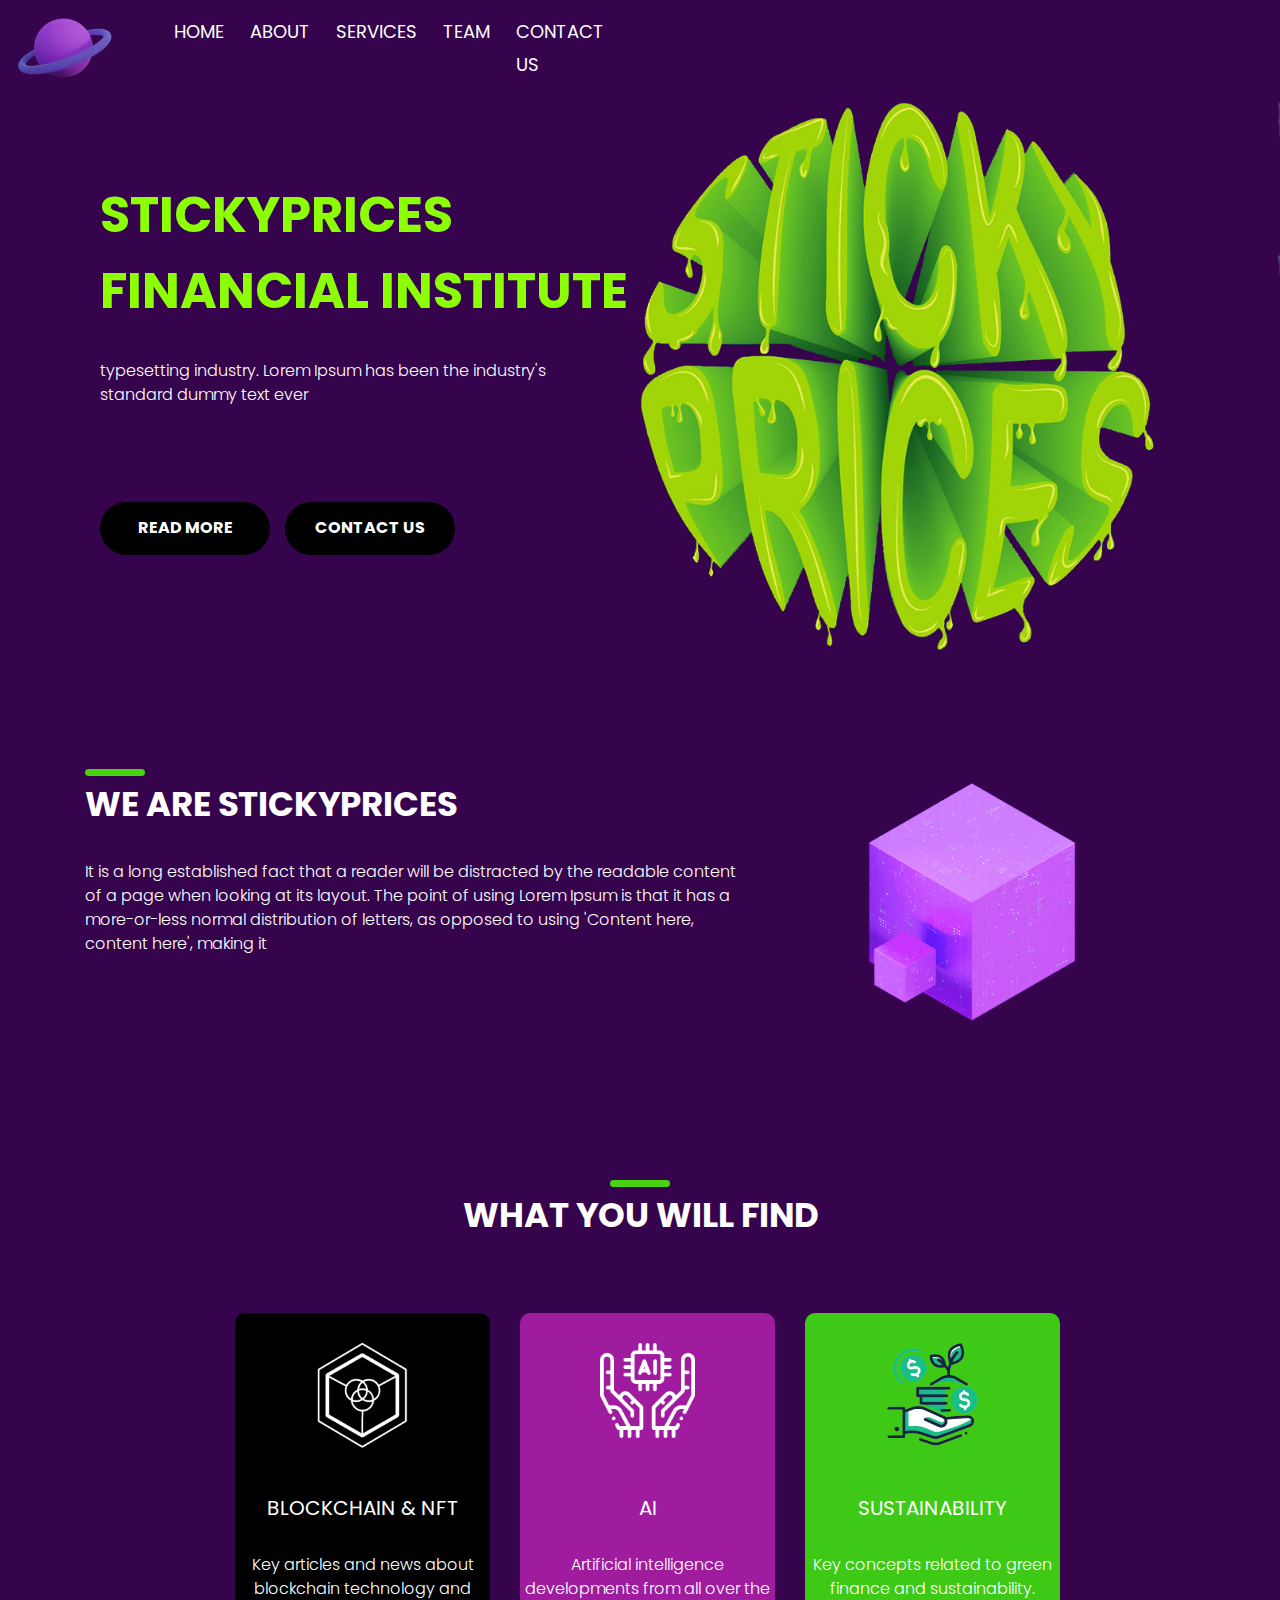
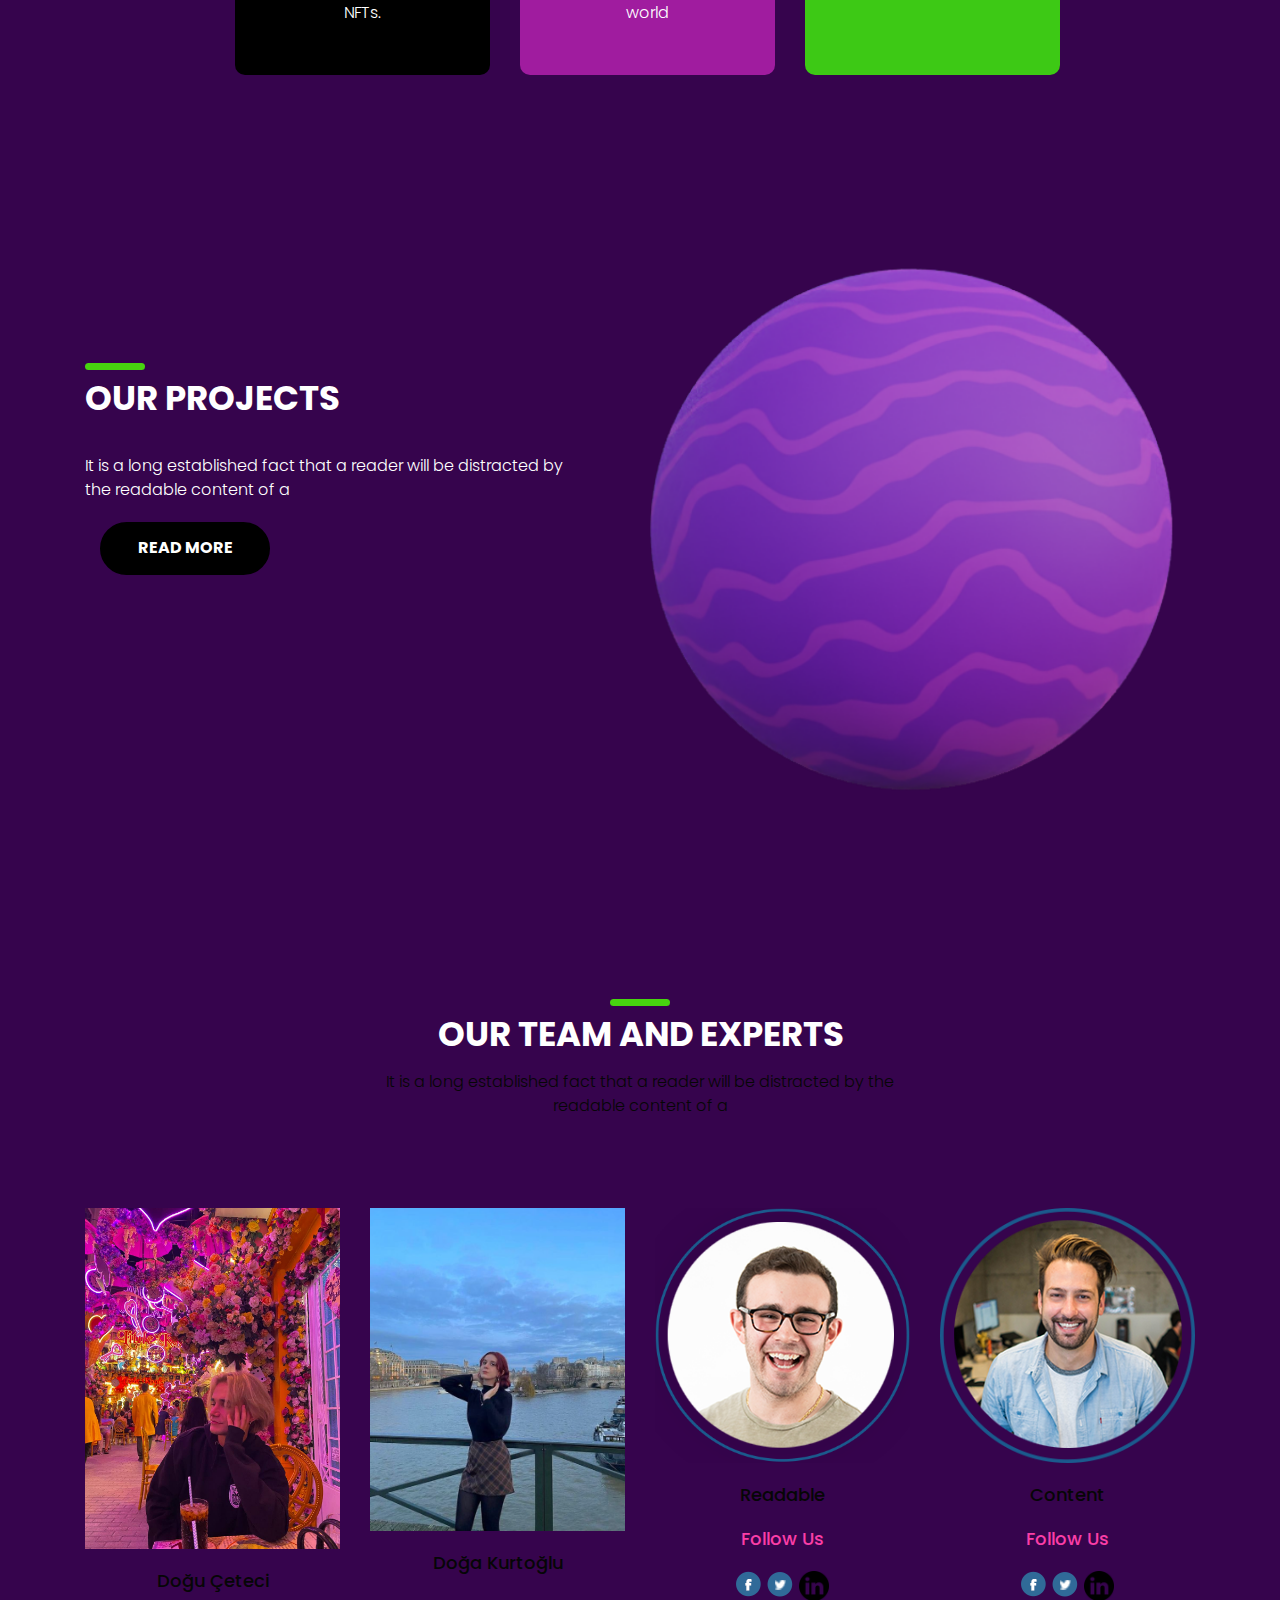
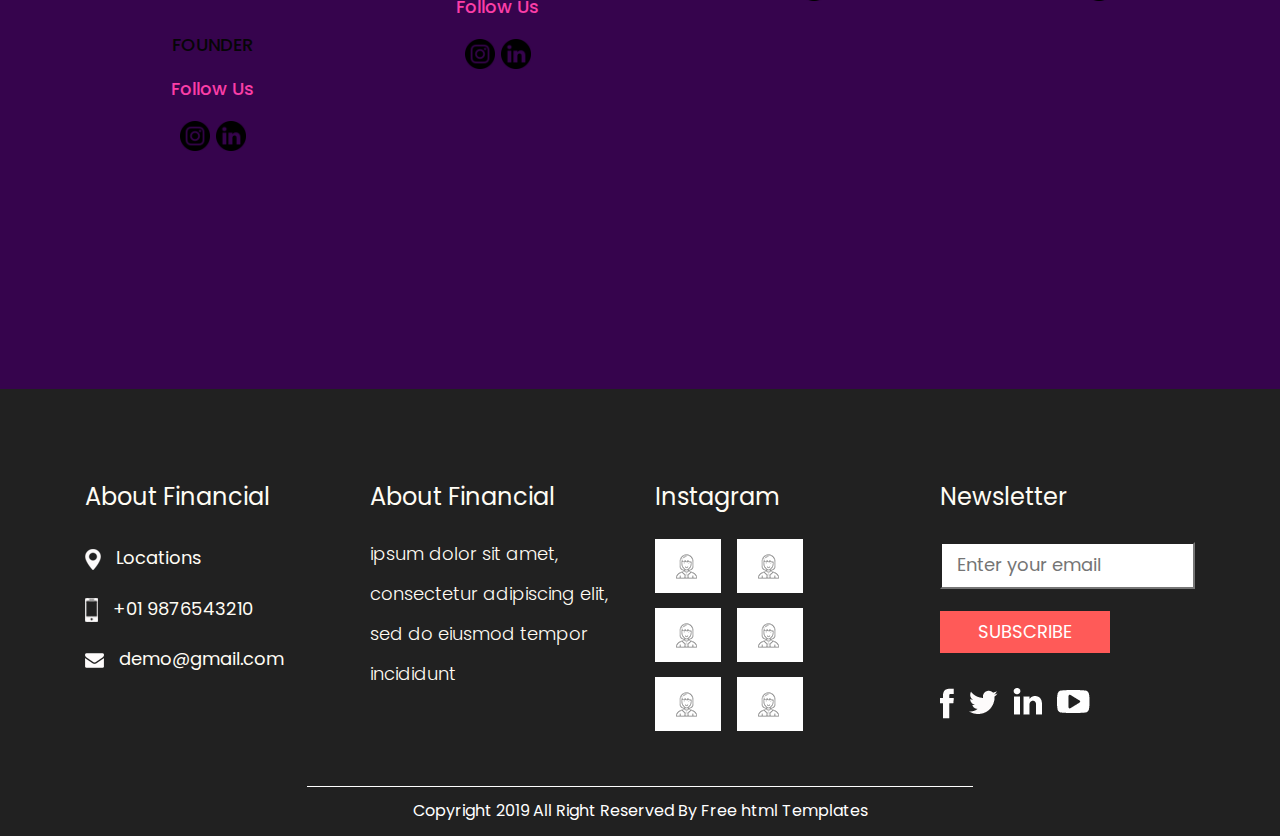
==== index.html @ 30d91b43 "." ====
<!DOCTYPE html>
<html lang="en">
<head>
<!-- basic -->
<meta charset="utf-8">
<meta http-equiv="X-UA-Compatible" content="IE=edge">
<meta name="viewport" content="width=device-width, initial-scale=1">
<!-- mobile metas -->
<meta name="viewport" content="width=device-width, initial-scale=1">
<meta name="viewport" content="initial-scale=1, maximum-scale=1">
<!-- site metas -->
<title>StickyPrices</title>
<meta name="keywords" content="">
<meta name="description" content="">
<meta name="author" content=""> 
<!-- bootstrap css -->
<link rel="stylesheet" type="text/css" href="css/bootstrap.min.css">
<!-- style css -->
<link rel="stylesheet" type="text/css" href="css/style.css">
<!-- Responsive-->
<link rel="stylesheet" href="css/responsive.css">
<!-- fevicon -->
<link rel="icon" href="images/fevicon.png" type="image/gif" />
<!-- Scrollbar Custom CSS -->
<link rel="stylesheet" href="css/jquery.mCustomScrollbar.min.css">
<!-- Tweaks for older IEs-->
<link rel="stylesheet" href="https://netdna.bootstrapcdn.com/font-awesome/4.0.3/css/font-awesome.css">
<!-- owl stylesheets --> 
<link rel="stylesheet" href="css/owl.carousel.min.css">
<link rel="stylesheet" href="css/owl.theme.default.min.css">
<link rel="stylesheet" href="https://cdnjs.cloudflare.com/ajax/libs/fancybox/2.1.5/jquery.fancybox.min.css" media="screen">
</head>
<body>
  <!--header section start -->
  <style>body{
    background: rgb(54,4,77); background: linear-gradient(90deg, rgba(54,4,77,1) 27%, rgba(54,4,77,1) 100%);;}</style>
    <div class="header_section">
      <div class="header_left">
        <nav class="navbar navbar-expand-lg navbar-light bg-light">
          <div class="logo"><a href="index.html"><img src="images/333.png" width="100" height="100"></a></div>
          <button class="navbar-toggler" type="button" data-toggle="collapse" data-target="#navbarSupportedContent" aria-controls="navbarSupportedContent" aria-expanded="false" aria-label="Toggle navigation">
            <span class="navbar-toggler-icon"></span>
          </button>
          <div class="collapse navbar-collapse" id="navbarSupportedContent">
            <ul class="navbar-nav mr-auto">
              <li class="nav-item">
                <a class="nav-link" href="index.html">Home</a>
              </li>
              <li class="nav-item">
                <a class="nav-link" href="about.html">About</a>
              </li>
              <li class="nav-item">
                <a class="nav-link" href="services.html">Services</a>
              </li>
              <li class="nav-item">
                <a class="nav-link" href="team.html">Team</a>
              </li>
              <li class="nav-item">
                <a class="nav-link" href="contact.html">Contact Us</a>
              </li>
            </ul>
          </div>
        </nav>
        <div class="banner_main">
          <h1 class="banner_taital">StickyPrices Financial Institute
          </h1>
          <p class="banner_text">  typesetting industry. Lorem Ipsum has been the industry's standard dummy text ever </p>
          <div class="btn_main">
            <div class="more_bt"><a href="#">Read More </a></div>
            <div class="contact_bt"><a href="#">Contact Us</a></div>
          </div>
        </div>
      </div>
      <div class="header_right">
        <img src="images/StickyPrices.png"  class="banner_img">
      </div>
    </div>
    <!--header section end -->
    <!--about section start -->
    <div class="services_section layout_padding"><img src="">
      <div class="container">
        <div class="row" >
          <div class="col-md-8">
            <h1 class="services_taital">WE ARE STICKYPRICES</h1>
            <p class="services_text">It is a long established fact that a reader will be distracted by the readable content of a page when looking at its layout. The point of using Lorem Ipsum is that it has a more-or-less normal distribution of letters, as opposed to using 'Content here, content here', making it </p>
            
          </div>
          <div class="col-md-4">
            <div class="header_right1">
              <img src="images/cube.png" height="1000" width="1000">
            </div>
            
          </div>
          
        </div>
        
      </div> 
    </div>

    <!--about section end -->
    <!--services section start -->
    <div class="what_we_do_section layout_padding">
      <div class="container">
        <h1 class="what_taital">WHAT YOU WILL FIND</h1>
        <p class="what_text"></p>
        <div class="what_we_do_section_2">
          <div class="row">
          <div class="col-lg-3 col-sm-6">
            <div class="box_main_1" style="position:relative; left:150px; top:2px">
              <div class="icon_1"><img src="images/icon-1.png" width="105" height="105"></div>
              <h3 class="accounting_text">Blockchain & NFT</h3>
              <p class="lorem_text">Key articles and news about blockchain technology and NFTs.</p>
              
            </div>
          </div>
          <div class="col-lg-3 col-sm-6">
            <div class="box_main" style="position:relative; left:150px; top:2px">
              <div class="icon_1"><img src="images/icon-2.png" width="95" height="95"></div>
              <h3 class="accounting_text">AI</h3>
              <p class="lorem_text">Artificial intelligence developments from all over the world</p>
            </div>
          </div>
          <!-- <div class="col-lg-3 col-sm-6">
            <div class="box_main_3">
              <div class="icon_1"><img src="images/icon-3.png" width="100" height="100"></div>
              <h3 class="accounting_text">Business</h3>
              <p class="lorem_text">Articles and ideas and podcasts that can be important to businesses.</p>
              
            </div>
          </div> -->
          <div class="col-lg-3 col-sm-6">
            <div class="box_main_4" style="position:relative; left:150px; top:2px">
              <div class="icon_1"><img src="images/icon-4.png" width="175" height="175"></div>
              <h3 class="accounting_text">Sustainability</h3>
              <p class="lorem_text">Key concepts related to green finance and sustainability.</p>
              
            </div>
          </div>
        </div>
        </div>
      </div>
    </div>
    <!--services section end -->
    <!--project section start -->
    <div class="project_section layout_padding">
      <div class="container">
        <div class="row">
          <div class="col-md-6">
            <div class="project_main">
              <h1 class="services_taital">Our projects</h1>
              <p class="services_text">It is a long established fact that a reader will be distracted by the readable content of a </p>
              <div class="moremore_bt"><a href="#">Read More </a></div>
              <div class="image_6"><img src="" ></div>
            </div>
          </div>
          <div class="header_right">
            <img src="images/21.png"  class="banner_img" height="20" width="20">
          </div>
          
        </div>
      </div>
    </div>
    
    <!--project section end -->
    <!--team section start -->
    <div class="team_section layout_padding">
      <div class="container">
        <h1 class="what_taital">Our Team and experts</h1>
        <p class="what_text_1">It is a long established fact that a reader will be distracted by the readable content of a </p>
        <div class="team_section_2 layout_padding">
          <div class="row">
            <div class="col-sm-3">
              <img src="images/doguceteci.jpg" class="image_7">
              <p class="readable_text">Doğu Çeteci</p>
              <p CLASS="readable_text">FOUNDER</p>
              <p class="readable_text_1">Follow Us</p>
              <div class="social_icon">
                <ul>
                  
                  <li><a href="https://www.instagram.com/douceteci/"><img src="images/instagram-icon.png"width="30" height="30"></a></li>
                  <li><a href="https://www.linkedin.com/in/doğu-çeteci-123008253/"><img src="images/linkedin-icon.png" width="30" height="30"></a></li>
                </ul>
              </div>
            </div>
            <div class="col-sm-3">
              <img src="images/dogakurtoglu.PNG" class="image_7">
              <p class="readable_text">Doğa Kurtoğlu</p>
              <p class="readable_text_1">Follow Us</p>
              <div class="social_icon">
                <ul>
                  
                  <li><a href="https://www.instagram.com/dogaq/"><img src="images/instagram-icon.png"width="30" height="30"></a></li>
                  <li><a href="https://www.linkedin.com/in/doğa-kurtoğlu-b7632b235/"><img src="images/linkedin-icon.png" width="30" height="30"></a></li>
                </ul>
              </div>
            </div>
            <div class="col-sm-3">
              <img src="images/img-9.png" class="image_7">
              <p class="readable_text">Readable</p>
              <p class="readable_text_1">Follow Us</p>
              <div class="social_icon">
                <ul>
                  <li><a href="#"><img src="images/fb-icon.png"></a></li>
                  <li><a href="#"><img src="images/twitter-icon.png"></a></li>
                  <li><a href="#"><img src="images/linkedin-icon.png" width="30" height="30"></a></li>
                </ul>
              </div>
            </div>
            <div class="col-sm-3">
              <img src="images/img-10.png" class="image_7">
              <p class="readable_text">Content</p>
              <p class="readable_text_1">Follow Us</p>
              <div class="social_icon">
                <ul>
                  <li><a href="#"><img src="images/fb-icon.png"></a></li>
                  <li><a href="#"><img src="images/twitter-icon.png"></a></li>
                  <li><a href="#"><img src="images/linkedin-icon.png" width="30" height="30"></a></li>
                </ul>
              </div>
            </div>
          </div>
        </div>
      </div>
    </div>
    <!--team section end -->
    <!--client section start -->
    <div class="client_section layout_padding">
      <div class="container">
        
      </div>
    </div>
    <!--client section end -->
    <!--footer section start -->
    <div class="footer_section layout_padding">
      <div class="container">
        <div class="row">
          <div class="col-lg-3 col-sm-6">
            <h4 class="about_text">About Financial</h4>
            <div class="location_text"><img src="images/map-icon.png"><span class="padding_left_15">Locations</span></div>
            <div class="location_text"><img src="images/call-icon.png"><span class="padding_left_15">+01 9876543210</span></div>
            <div class="location_text"><img src="images/mail-icon.png"><span class="padding_left_15">demo@gmail.com</span></div>
          </div>
          <div class="col-lg-3 col-sm-6">
            <h4 class="about_text">About Financial</h4>
            <p class="dolor_text">ipsum dolor sit amet, consectetur adipiscing elit, sed do eiusmod tempor incididunt</p>
          </div>
          <div class="col-lg-3 col-sm-6">
            <h4 class="about_text">Instagram</h4>
            <div class="footer_images">
              <div class="footer_images_left">
                <div class="image_12"><img src="images/img-12.png"></div>
                <div class="image_12"><img src="images/img-12.png"></div>
                <div class="image_12"><img src="images/img-12.png"></div>
              </div>
              <div class="footer_images_right">
                <div class="image_12"><img src="images/img-12.png"></div>
                <div class="image_12"><img src="images/img-12.png"></div>
                <div class="image_12"><img src="images/img-12.png"></div>
              </div>
            </div>
          </div>
          <div class="col-lg-3 col-sm-6">
            <h4 class="about_text">Newsletter</h4>
            <input type="text" class="mail_text" placeholder="Enter your email" name="Enter your email">
            <div class="subscribe_bt"><a href="#">Subscribe</a></div>
            <div class="footer_social_icon">
              <ul>
                <li><a href="#"><img src="images/fb-icon1.png"></a></li>
                 <li><a href="#"><img src="images/twitter-icon1.png"></a></li>
                <li><a href="#"><img src="images/linkedin-icon1.png"></a></li>
                <li><a href="#"><img src="images/youtub-icon1.png"></a></li>
              </ul>
            </div>
          </div>
        </div>
        <!-- copyright section start -->
        <div class="copyright_section">
          <div class="copyright_text">Copyright 2019 All Right Reserved By <a href="https://html.design">Free html  Templates</a></div>
        </div>
        <!-- copyright section end -->
      </div>
    </div>
    <!--footer section end -->
    <!-- Javascript files-->
    <script src="js/jquery.min.js"></script>
    <script src="js/popper.min.js"></script>
    <script src="js/bootstrap.bundle.min.js"></script>
    <script src="js/jquery-3.0.0.min.js"></script>
    <script src="js/plugin.js"></script>
    <!-- sidebar -->
    <script src="js/jquery.mCustomScrollbar.concat.min.js"></script>
    <script src="js/custom.js"></script>
    <!-- javascript --> 
    <script src="js/owl.carousel.js"></script>
    <script src="https:cdnjs.cloudflare.com/ajax/libs/fancybox/2.1.5/jquery.fancybox.min.js"></script> 
</body>
</html>
---- css/style.css ----
/*--------------------------------------------------------------------- File Name: style.css ---------------------------------------------------------------------*/


/*--------------------------------------------------------------------- import Fonts ---------------------------------------------------------------------*/

@import url('https://fonts.googleapis.com/css?family=Rajdhani:300,400,500,600,700');
@import url('https://fonts.googleapis.com/css?family=Poppins:100,100i,200,200i,300,300i,400,400i,500,500i,600,600i,700,700i,800,800i,900,900i');

/*****---------------------------------------- 1) font-family: 'Rajdhani', sans-serif;
 2) font-family: 'Poppins', sans-serif;
 ----------------------------------------*****/


/*--------------------------------------------------------------------- import Files ---------------------------------------------------------------------*/

@import url(animate.min.css);
@import url(normalize.css);
@import url(icomoon.css);
@import url(css/font-awesome.min.css);
@import url(meanmenu.css);
@import url(owl.carousel.min.css);
@import url(swiper.min.css);
@import url(slick.css);
@import url(jquery.fancybox.min.css);
@import url(jquery-ui.css);
@import url(nice-select.css);

/*--------------------------------------------------------------------- skeleton ---------------------------------------------------------------------*/

* {
     box-sizing: border-box !important;
     transition: ease all 0.5s;
}

html {
     scroll-behavior: smooth;
     overflow-x: hidden !important;
}

body {
     color: #666666;
    
     font-size: 14px;
     font-family: Poppins;
     line-height: 1.80857;
     font-weight: normal;
     overflow-x: hidden !important;
}

a {
     color: #1f1f1f;
     text-decoration: none !important;
     outline: none !important;
     -webkit-transition: all .3s ease-in-out;
     -moz-transition: all .3s ease-in-out;
     -ms-transition: all .3s ease-in-out;
     -o-transition: all .3s ease-in-out;
     transition: all .3s ease-in-out;
}

h1,
h2,
h3,
h4,
h5,
h6 {
     letter-spacing: 0;
     font-weight: normal;
     position: relative;
     padding: 0 0 10px 0;
     font-weight: normal;
     line-height: normal;
     color: #111111;
     margin: 0
}

h1 {
     font-size: 24px
}

h2 {
     font-size: 22px
}

h3 {
     font-size: 18px
}

h4 {
     font-size: 16px
}

h5 {
     font-size: 14px
}

h6 {
     font-size: 13px
}

*,
*::after,
*::before {
     -webkit-box-sizing: border-box;
     -moz-box-sizing: border-box;
     box-sizing: border-box;
}

h1 a,
h2 a,
h3 a,
h4 a,
h5 a,
h6 a {
     color: #212121;
     text-decoration: none!important;
     opacity: 1
}

button:focus {
     outline: none;
}

ul,
li,
ol {
     margin: 0px;
     padding: 0px;
     list-style: none;
}

p {
     margin: 20px;
     font-weight: 300;
     font-size: 15px;
     line-height: 24px;
}

a {
     color: #222222;
     text-decoration: none;
     outline: none !important;
}

a,
.btn {
     text-decoration: none !important;
     outline: none !important;
     -webkit-transition: all .3s ease-in-out;
     -moz-transition: all .3s ease-in-out;
     -ms-transition: all .3s ease-in-out;
     -o-transition: all .3s ease-in-out;
     transition: all .3s ease-in-out;
}

img {
     max-width: 100%;
     height: auto;
}

 :focus {
     outline: 0;
}

.paddind_bottom_0 {
     padding-bottom: 0 !important;
}

.btn-custom {
     margin-top: 20px;
     background-color: transparent !important;
     border: 2px solid #ddd;
     padding: 12px 40px;
     font-size: 16px;
}

.lead {
     font-size: 18px;
     line-height: 30px;
     color: #767676;
     margin: 0;
     padding: 0;
}

.form-control:focus {
     border-color: #ffffff !important;
     box-shadow: 0 0 0 .2rem rgba(255, 255, 255, .25);
}

.navbar-form input {
     border: none !important;
}

.badge {
     font-weight: 500;
}

blockquote {
     margin: 20px 0 20px;
     padding: 30px;
}

button {
     border: 0;
     margin: 0;
     padding: 0;
     cursor: pointer;
}
.full {
     float: left;
     width: 100%;
}

.layout_padding {
     padding-top: 90px;
     padding-bottom: 0px;
}
.padding_0{
    padding: 0px;
}
.padding_left_0{
    padding-left: 100px;
}
.header_section { /*ilk kısımdaki renkli yer*/
    width: 100%;
    float: left;
    background: rgb(54,4,77); 
    background: linear-gradient(90deg, rgba(54,4,77,1) 27%, rgba(54,4,77,1) 100%);



}
.header_bg{
  width: 100%;
  float: left;
  background: rgb(49,120,249);
  background: linear-gradient(24deg, rgba(49,120,249,1) 0%, rgba(180,92,251,1) 35%, rgba(154,227,221,1) 83%);
}
.header_left{
    width: 50%;
    float: left;
    
}
.header_right{
    width: 50%;
    float: left;
    margin-top: 75px;
     
    
}
.header_right1{
    width: 75%;
    float: left;   
     
    
}
.banner_img{
    width: 100%;
    float: left; 
}

.logo {
    width: 25%;
    float: left;
}

.bg-light {
    background-color: transparent!important;
}
.navbar-expand-lg .navbar-nav .nav-link {
    padding-right: 13px;
    padding-left: 13px;
    font-size: 18px;
    color: #ffffff;
    text-transform: uppercase;
}
.navbar-light .navbar-nav .nav-link:focus, .navbar-light .navbar-nav .nav-link:hover {
    color: #b18ebc;
}
.banner_main{
    width: 100%;
    float: left;
    padding-left: 100px;
    
    
}
.banner_taital { /* ana yazı şeysi*/
    width: 100%;
    float: left;
    font-size: 50px;
    color: #8cff04;    
    padding-top: 80px;
    text-transform: uppercase;
    font-weight: bold;
}

.banner_text {
    width: 90%;
    float: left;
    font-size: 16px;
    color: #ffffff;
    margin-left: 0px;
}
.btn_main {
    width: 100%;
    float: left;
    padding-top: 75px;
}
.more_bt { /* ilk kısımdaki butonlar*/
    width: 170px;
    float: left;
    
}

.more_bt a { /* read more butonu*/
    width: 100%;
    float: left;
    font-size: 16px;
    color: rgb(255, 255, 255);
    border: 2px solid #000;
    text-align: center;
    padding: 10px 0px;
    border-radius: 40px;
    text-transform: uppercase;
    font-weight: bold;
    background-color: #000;
}
.more_bt a:hover {
    color: #000000;
    border: 2px solid #47d40f;
    background-color: #47d40f;
    
}
.contact_bt {
    width: 170px;
    float: left;
    margin-left: 15px;
}
.contact_bt a {
    width: 100%;
    float: left;
    font-size: 16px;
    color: #ffffff;
    border: 2px solid #000; /*buraya contact buton rengi şeysi*/
    text-align: center;
    padding: 10px 0px;
    border-radius: 40px;
    text-transform: uppercase;
    font-weight: bold;
    background-color: #000;
}
.contact_bt a:hover {
    color: #000;
    border: 2px solid #47d40f;
    background-color: #47d40f;
}
.services_section {
    width: 100%;
    float: left;
    height: auto;
    /*margin-top: 75px;*/ 
    padding-bottom: 60px;
    background-size: 100%;
    
}

.services_taital {
    width: 100%;
    float: left;
    font-size: 34px;
    color: #ffffff;
    padding-top: 10px;
    text-transform: uppercase;
    font-weight: bold;
}
.services_taital::after {
    content: '';
    background-color: #47d40f;
    position: absolute;
    width: 60px;
    text-align: center;
    right: initial;
    top: 0px;
    margin: 0 auto;
    display: flex;
    justify-content: center;
    height: 7px;
    left: 0;
    border-radius: 100px;
}
.services_text {
    width: 90%;
    float: left;
    font-size: 16px;
    color: #ffffff;
    margin-left: 0px;
}
.moremore_bt { /*READ MORE BUTON */
    width: 170px;
    float: left;
    margin-left: 15px;
}

.moremore_bt a {
    width: 100%;
    float: left;
    font-size: 16px;
    color: rgb(255, 255, 255);
    border: 2px solid #000;
    text-align: center;
    padding: 10px 0px;
    border-radius: 40px;
    text-transform: uppercase;
    font-weight: bold;
    background-color: #000;
}
.moremore_bt a:hover {
    color: #000000;
    border: 2px solid #47d40f;
    background-color: #47d40f;
}
.image_1{
    width: 100%;
    float: left;
}

.what_we_do_section{
    width: 100%;
    float: left;
}
.what_taital {
    width: 100%;
    float: left;
    font-size: 34px;
    color: #ffffff;
    padding-top: 10px;
    text-transform: uppercase;
    font-weight: bold;
    text-align: center;
}
.what_taital::after {
    content: '';
    background-color: #47d40f;
    position: absolute;
    width: 60px;
    text-align: center;
    right: 0;
    top: 0px;
    margin: 0 auto;
    display: flex;
    justify-content: center;
    height: 7px;
    left: 0;
    border-radius: 100px;
}

.what_text {
    width: 100%;
    float: left;
    font-size: 16px;
    color: #060606;
    margin-left: 0px;
    text-align: center;
    margin-top: 0px;
}
.what_we_do_section_2{
    width: 100%;
    float: left;
    margin-top: 40px;
}
.box_main {
    width: 100%;
    float: left;
    background-color: #a01c9f;
    border-radius: 10px;
    padding: 30px 0px;
}
.box_main_1 {
    width: 100%;
    float: left;
    background-color: #000000;
    border-radius: 10px;
    padding: 30px 0px;
}
.box_main_2 {
    width: 100%;
    float: left;
    background-color: #790678;
    border-radius: 10px;
    padding: 30px 0px;
}
.box_main_3 {
    width: 100%;
    float: left;
    background-color: #4dffbe;
    border-radius: 10px;
    padding: 30px 0px;
}
.box_main_4 {
    width: 100%;
    float: left;
    background-color: #3dc915;
    border-radius: 10px;
    padding: 30px 0px;
    height: 100%;
}
.box_main_1:hover{
    background-color: #727272;
}
.box_main_3:hover{
    background-color: #4499ae;
}
.box_main_4:hover{
    background-color: #3e9344;
}
.box_main:hover{
    background-color: #a127b1;
}
.box_main.active {
    background-color: #fa3ea7;
}
.icon_1 {
    width: 100%;
    float: left;
    text-align: center;
    min-height: 70px;
    height: 150px;
   
}
.accounting_text{
    width: 100%;
    float: left;
    font-size: 20px;
    color: #ffffff;
    text-align: center;
    text-transform: uppercase;
}
.lorem_text{
    width: 100%;
    float: left;
    font-size: 16px;
    color: #ffffff;
    text-align: center;
    margin-left: 0px;
}
.moremore_bt_1 {
    width: 170px;
    margin: 0 auto;
    text-align: center;
    margin-top: 30px;
}

.moremore_bt_1 a {
    width: 100%;
    float: left;
    font-size: 16px;
    color: #ffffff;
    border: 2px solid #ffffff;
    text-align: center;
    padding: 10px 0px;
    border-radius: 40px;
}
.moremore_bt_1 a:hover {
    color: #ffffff;
    border: 2px solid #ffffff;
}
.project_section{
    width: 100%;
    float: left;
    padding-bottom: 90px;
}
.project_main{
    width: 100%;
    float: left;
    padding-top: 200px;
}
.image_6 {
    width: 50%;
    scale: 0.5;
    float: left;
    position: relative;
    left: -200px;
    top: -10px;
}
.images_main{
    width: 100%;
    float: left;
}
.images_left{
    width: 50%;
    float: left;
}
.images_right {
    width: 47%;
    float: left;
    margin-top: 70px;
    margin-left: 12px;
}

.image {
  opacity: 1;
  display: block;
  width: 200%;
  height: auto;
  transition: .5s ease;
  backface-visibility: hidden;
}

.middle {
  transition: .5s ease;
  opacity: 0;
  position: absolute;
  top: 50%;
  left: 50%;
  transform: translate(-50%, -50%);
  -ms-transform: translate(-50%, -50%);
  text-align: center;
}
 
.container_1:hover .image {
  opacity: 0.3;
  background-color: rgb(71.0.5.9.5)!important;

}

.container_1:hover .middle {
  opacity: 1;
  z-index: 2;
}

.text {
  color: white;
  font-size: 16px;
  padding: 16px 32px;
}

.hm-gradient {
    background-image: linear-gradient(to top, #f3e7e9 0%, #e3eeff 99%, #e3eeff 100%);
}
.darken-grey-text {
    color: #2E2E2E;
}

.container_1 {
    position: relative;
    margin-top: 12px;
}
.container_1::after{
    display: none;
    content: '';
    position: absolute;
    left: 0;
    top: 0;
    background-color: rgba(225 ,225 ,225 ,0.8);
    width: 100%;
    height: 100%;
}

.container_1:hover::after{
    display: block;
}
.fact_text{
    width: 100%;
    float: left;
    font-size: 15px;
    color: #060606;
    text-align: center;
}

.project_section_2 {
    width: 100%;
    float: left;
    background: rgb(62, 255, 149);
    background: linear-gradient(22deg, rgb(62, 255, 149) 0%, rgb(29, 232, 93) 44%, rgb(177, 255, 221) 83%);
    height: auto;
    padding: 50px 0px 40px 0px;
}
.accounting_text_1{
    width: 100%;
    float: left;
    font-size: 40px;
    text-align: center;
    font-weight: bold;
    color: #ffffff;
}
.yers_text {
    width: 100%;
    float: left;
    font-size: 20px;
    text-align: center;
    font-weight: 600;
    color: #ffffff;
    margin-left: 0px;
    margin-top: 0px;
}
.team_section{
    width: 100%;
    float: left;
}
.what_text_1 {
    width: 50%;
    margin: 0 auto;
    font-size: 16px;
    color: #060606;
    text-align: center;
}
.team_section_2{
    width: 100%;
    float: left;
}
.image_7{
    width: 100%;
    float: left;
    text-align: center;
}
.readable_text{
    width: 100%;
    float: left;
    font-size: 18px;
    text-align: center;
    color: #060606;
    margin-left: 0px;
    font-weight: 450;
}
.readable_text_1{
    width: 100%;
    float: left;
    font-size: 18px;
    text-align: center;
    color: #fa3ea7;
    margin: 0px;
    font-weight: 450;
}
.social_icon{
    width: 100%;
    margin: 0 auto;
    text-align: center;
}
.social_icon ul{
    margin: 0px;
    padding: 0px;
    display: inline-block;
}
.social_icon li{
    float: left;
    padding: 20px 3px 0px 3px;
}
.client_section {
    width: 100%;
    float: left;
    padding-bottom: 140px;
}
.client_section_2{
    width: 100%;
    margin: 0 auto;
    text-align: center;
}
.client_section_2 ul{
    margin: 0px;
    padding: 0px;
    display: inline-block;
}
.client_section_2 li {
    float: left;
    padding: 50px 15px 0px 15px;
}
.round_1{
    padding-top: 50px;
}
.round_2{
    padding-top: 30px;
}
.dummy_text{
    width: 79%;
    margin: 0 auto;
    font-size: 16px;
    color: #000;
    text-align: center;
    padding-top: 30px;
}
.carousel-indicators .active {
    background-color: #a127b1; /* değiştirilcek*/
}
.carousel-indicators li {
    width: 60px;
    height: 15px;
    background-color: #fa3ea7;
    border-radius: 4px;
    bottom: -80px;
}

.contact_section {
    width: 100%;
    float: left;
}

.amet_text {
    width: 100%;
    float: left;
    color: #1e1e1e;
    font-size: 16px;
    text-align: center;
    margin-left: 0px;
}
.contact_section2 {
    width: 100%;
    float: left;
    padding-top: 80px;
}
.mail_section {
    width: 90%;
    float: left;
    padding-left: 50px;
}
.mail_text_1 {
    width: 100%;
    float: left;
    font-size: 18px;
    color: #666666;
    background-color: transparent !important;
    border-bottom: 1px solid #050000 !important;
    padding-right: 20px;
    border: 0px;
    padding-top: 20px;
}
.massage_text {
    width: 100%;
    float: left;
    font-size: 18px;
    color: #666666;
    background-color: transparent !important;
    border-bottom: 1px solid #050000 !important;
    padding-right: 20px;
    border: 0px;
    height: 70px;
    padding-top: 30px;
}
.send_bt {
    width: 170px;
    float: left;
    margin-top: 40px;
    margin-bottom: 40px;
}
.send_bt a {
    width: 100%;
    float: left;
    font-size: 20px;
    color: #ffffff;
    text-align: center;
    background-color: #ff5a58;
    padding: 10px 0px;
    text-transform: uppercase;
    border-radius: 30px;
}

.footer_section{
    width: 100%;
    float: left;
    background: rgb(33, 33, 33);
    height: auto;
}
.about_text{
    width: 100%;
    float: left;
    font-size: 24px;
    color: #fffcf4;
}
.location_text {
    width: 100%;
    float: left;
    font-size: 18px;
    color: #fffcf4;
    padding-top: 18px;
}
.padding_left_15 {
    padding-left: 15px;
}
.dolor_text{
    width: 100%;
    float: left;
    font-size: 18px;
    color: #fffcf4;
    padding-top: 10px;
    margin: 0px;
    line-height: 40px;
}
.mail_text {
    width: 100%;
    float: left;
    font-size: 18px;
    color: #d1d2d3;
    background-color: #ffffff;
    height: auto;
    padding: 5px 15px;
    margin-top: 18px;
}
.subscribe_bt{
    width: 100%;
    float: left;
}
.subscribe_bt a{
    width: 170px;
    float: left;
    font-size: 18px;
    color: #ffffff;
    background-color: #ff5a58;
    height: auto;
    padding: 5px 0px;
    text-align: center;
    text-transform: uppercase;
    margin-top: 22px;
}
.footer_social_icon{
    width: 100%;
    float: left;
}
.footer_social_icon ul{
    margin: 0px;
    padding: 0px;
}
.footer_social_icon li {
    float: left;
    padding: 35px 15px 0px 0px;
}
.footer_images{
    width: 100%;
    float: left;
}
.footer_images_left {
    width: 32%;
    float: left;
}
.footer_images_right{
    width: 50%;
    float: left;
}
.image_12 {
    width: 88%;
    float: left;
    margin-top: 15px;
}

.copyright_section {
    width: 60%;
    margin: 0 auto;
    border-top: 1px solid #fff;
    margin-top: 55px;
    text-align: center;
}
.copyright_text {
    width: 100%;
    float: left;
    color: #ffffff;
    text-align: center;
    font-size: 16px;
    margin-left: 0px;
    padding: 10px 0px;
}
.copyright_text a{
    color: #ffffff
}
.copyright_text a:hover{
    color: #ff5a58;
}
.margin_top_90{
  margin-top: 90px;
}
---- css/responsive.css ----
/*--------------------------------------------------------------------- File Name: responsive.css ---------------------------------------------------------------------*/


/*------------------------------------------------------------------- 991px x 768px ---------------------------------------------------------------------*/

@media only screen and (min-width: 768px) and (max-width: 991px) {
    
    .header-search {
        padding: 15px 0px;
    }
}


/*------------------------------------------------------------------- 767px x 599px ---------------------------------------------------------------------*/

@media only screen and (min-width: 599px) and (max-width: 767px) {
    .logo {
        text-align: center;
    }
    .cart-content-right {
        padding-bottom: 5px;
    }
    .mg {
        margin: 0px 0px;
    }
    .menu-area-main {
        height: 256px;
        overflow-y: auto;
    }
    .megamenu>.row [class*="col-"] {
        padding: 0px;
    }
    .menu-area-main .megamenu .men-cat {
        padding: 0px 15px;
    }
    .menu-area-main .megamenu .women-cat {
        padding: 0px 15px;
    }
    .menu-area-main .megamenu .el-cat {
        padding: 0px 15px;
    }
    .mean-container .mean-nav ul li a.mean-expand {
        height: 19px;
    }
    .category-box.women-box {
        display: none;
    }
    .cart-box {
        display: inline-block;
        margin: 0px 30px;
    }
    .wish-box {
        float: none;
        margin: 0px 30px;
        display: inline-block;
    }
    .menu-add {
        display: none;
    }
    .category-box {
        display: none;
    }
    .mean-container .mean-nav ul li ol {
        padding: 0px;
    }
    .mean-container .mean-nav ul li a {
        padding: 10px 20px;
        width: 94.8%;
    }
    .mean-container .mean-nav ul li li a {
        width: 92%;
        padding: 1em 4%;
    }
    .mean-container .mean-nav ul li li li a {
        width: 100%;
    }
    .header-search {
        padding: 15px 0px;
    }
    #collapseFilter.d-md-block {
        padding: 30px 0px;
    }
}


/*------------------------------------------------------------------- 599px x 280px ---------------------------------------------------------------------*/

@media only screen and (min-width: 280px) and (max-width: 599px) {
    .cart-content-right {
        padding-bottom: 5px;
    }
    .megamenu>.row [class*="col-"] {
        padding: 0px;
    }
    .menu-area-main .megamenu .men-cat {
        padding: 0px 15px;
    }
    .menu-area-main .megamenu .women-cat {
        padding: 0px 15px;
    }
    .menu-area-main .megamenu .el-cat {
        padding: 0px 15px;
    }
    .mean-container .mean-nav ul li a {
        padding: 1em 4%;
        width: 92%;
    }
    .mean-container .mean-nav ul li li a {
        width: 90%;
        padding: 1em 5%;
    }
    .mean-container .sub-full.megamenu-categories ol li a {
        padding: 5px 0px;
        text-transform: capitalize;
        width: 100%;
    }
    .megamenu .sub-full.megamenu-categories .women-box .banner-up-text a {
        width: auto;
        border: none;
        float: none;
    }
    .menu-area-main {
        height: 45px;
        overflow-y: auto;
    }
    .mean-container .mean-nav ul li a.mean-expand {
        top: 0;
    }

}

@media (min-width: 992px) and (max-width: 1199px) {
    
    .titlepage h2::after {width: 58%;}
    .about-box .titlepage h2::after {
        width: 52%;
right: -221px;
    }
    .Nursery-img .text-box h3 {padding: 111px 50px;}
    .contact .titlepage h2::after {
    left: -650px;
width: 30%;
   }

.logo{ width: 20%; }
.navbar-expand-lg .navbar-nav .nav-link { padding-right: 5px; padding-left: 15px; font-size: 14px; }
.banner_taital { font-size: 50px; padding-top: 50px; }
.btn_main { padding-top: 20px; }
.services_section { padding-top: 65px; padding-bottom: 15px; }
.project_main { padding-top: 100px; }
.footer_images_right { width: 32%; }
.moremore_bt { margin-top: 0px; }
.padding_left_0 { padding-left: 0px; }
.mail_section { width: 100%; }


}

@media (min-width: 768px) and (max-width: 991px) {
    .main-menu ul > li a {padding: 7px 6px ; }
    .main-menu ul>li a { font-size: 14px;}


    .banner-main .carousel-caption h1 {

        font-size: 36px;
        padding-top: 0px;
    }
    .banner-main .carousel-caption p {

        margin-bottom: 7px;
        display: none;
    }
    .main { width: 15%;}
    .info_icon { min-width: 10%;}
    #main_slider a.carousel-control-prev {
    display: none;
    }
    #main_slider a.carousel-control-next {
    display: none;
    }
    .sporrt_text { margin-top: 0px; font-size: 24px;}
    .email_btn { padding: 41px;}
    .btn-primary {max-width: 144px; }
    .titlepage h2::after {width: 79%;}
    .about-box .titlepage h2::after {width: 73%;
       right: -88px;
    }
    .contact .titlepage h2::after {
        left: -403px;
        width: 41%;
    }
    .paddimg-right {
        padding-right: 15px;
    }
    .paddimg-left {
         padding-left: 15px;
    }


.banner_taital {font-size: 30px; padding-top: 30px;  }
.banner_main { padding-left: 15px; }
.banner_text { width: 100%; font-size: 14px; }
.btn_main { padding-top: 0px;}
.services_section { padding-top: 30px; background-repeat: no-repeat; padding-bottom: 30px; }
.services_taital { font-size: 26px; }
.services_text { width: 100%; font-size: 14px; margin-left: 0px; margin-top: 0px; }
.image_1 { padding-top: 30px; }
.lorem_text { font-size: 15px; }
.what_we_do_section_2 { margin-top: 20px; }
.box_main {margin-top: 30px; }
.project_main { padding-top: 60px; } 
.image_6 { left: -70px; }
.fact_text { font-size: 14px; }
.what_text_1 { width: 100%; font-size: 15px; }
.footer_section { padding-top: 50px; }
.about_text { padding-top: 40px; }
.footer_images_left { width: 20%; }
.footer_images_right { width: 20%; }
.copyright_section { width: 90%; }
.moremore_bt { margin-top: 0px; width: 160px; }
.what_text { font-size: 15px; }
.images_left { width: 49%; }
.padding_left_0 { padding-left: 0px; }
.mail_section { width: 100%; }



}

@media (min-width: 576px) and (max-width: 767px) {
    .last {display: none;}
    .banner-main .carousel-caption {top: 0%;}
.titlepage h2 {
font-size: 42px;
display: block; 
}
#main_slider a.carousel-control-prev {
    position: absolute;
    left: 25%;
    top: 64%;
    display: none;
}
#main_slider a.carousel-control-next {
    position: absolute;
    left: 50px;
    top: 64%;
    display: none;
}
.btn-primary {
    margin-top: 0px;
    margin-left: -7px;
}

.banner-main .carousel-caption h1 {
    font-size: 50px;
}
.titlepage h2::after {
width: 88%;
}

.about-box .titlepage h2::after {width: 45%;
right: -281px;}
.sporrt_text { margin-top: 0px;}
.Nursery-img .text-box h3 {
font-size: 36px;
padding: 126px 40px;
}
.main {
    width: 20%;}

.contact .titlepage h2::after {
    left: -234px;
    width: 55%;
}

.banner_taital {font-size: 30px; padding-top: 30px;  }
.banner_main { padding-left: 15px; }
.banner_text { width: 100%; font-size: 14px; }
.btn_main { padding-top: 0px;}
.more_bt { width: 130px; }
.contact_bt { width: 130px; margin-left: 12px; }
.services_section { padding-top: 50px; background-repeat: no-repeat; padding-bottom: 0px; }
.services_taital { font-size: 28px; }
.services_text { width: 100%; font-size: 14px; margin-left: 0px; margin-top: 0px; }
.image_1 { padding-top: 30px; }
.lorem_text { font-size: 15px; }
.what_we_do_section_2 { margin-top: 20px; }
.box_main {margin-top: 30px; }
.project_main { padding-top: 0px; } 
.image_6 { left: -70px; }
.fact_text { font-size: 14px; }
.what_text_1 { width: 100%; font-size: 15px; }
.footer_section { padding-top: 50px; }
.about_text { padding-top: 40px; }
.footer_images_left { width: 20%; }
.footer_images_right { width: 20%; }
.copyright_section { width: 90%; }
.padding_left_0 { padding-left: 0px; }
.mail_section { width: 100%; padding-left: 20px; }

} 


@media (max-width: 575px) {
    .last { display: none; }
    .carousel-caption {display: none;} 
.header { padding-top: 0px; }
.btn-primary {max-width: 126px;
margin-right: 2px;
font-size: 14px;}
.banner-main .carousel-caption h1 {font-size: 30px; line-height: 38px;}
.titlepage h2 {
    font-size: 27px;
}
.sporrt_text{ 
     font-size: 23px; 
     margin-top: 0px;
}

#main_slider a.carousel-control-prev {
    position: absolute;
    left: 175px;
    top: 90%;
    display: none;
}

#main_slider a.carousel-control-next {
    position: absolute;
    left: 236px;
    top: 90%;
    display: none;
}

.titlepage h2::after {
    width: 93%;
}
    .about-box .titlepage h2::after {
        width: 238px;
        right: -50px;
    }
 .Gallery .titlepage h2 {
    font-size: 47px;
 }
    .Gallery .titlepage h2::after {
        width: 89%;
    }

    .paddimg-right {
    padding-right: 15px;
}
.paddimg-left {
    padding-left: 15px;
}
.Nursery-img .text-box h3 {
font-size: 23px;
padding: 30px 14px;

}

.contact .titlepage h2::after {

    left: -8px;
    width: 281px;
}
.footer .headinga span {
font-size: 16px;

}
.menu-bottom {
    margin-bottom: 45px;
}
ul.link li {

    padding: 8px 12px;
    padding-bottom: 0px; 
}
.header_left { width: 100%; }
.logo { width: 45%; }
.banner_taital { font-size: 30px; padding-top: 30px; }
.banner_main { padding-left: 15px; }
.btn_main { padding-top: 0px; }
.contact_bt { width: 140px; margin-left: 10px; }
.more_bt { width: 140px;}
.header_right { width: 100%; padding-top: 30px; }
.services_section { background: #ffffff; padding-bottom: 0px; margin-top: 0px; }
.services_taital { font-size: 24px; }
.image_1 { padding-top: 30px; }
.what_we_do_section_2 { margin-top: 0px; }
.box_main { margin-top: 40px; }
.project_main { padding-top: 0; }
.image_6 { left: -60px; }
.images_left { width: 100%; }
.images_right { width: 100%; }
.images_right { margin-top: 5px; margin-left: 0; }
.what_taital { font-size: 21px; }
.what_text_1 { width: 100%; font-size: 16px; }
.image_11{ width: 50%;}
.dummy_text { width: 100%; }
.copyright_section { width: 90%; }
.round_1{ display: none; }
.round_2{ display: none; }
.footer_section { padding-top: 50px; }
.about_text { padding-top: 40px; }
.social_icon { padding-bottom: 20px; }
.padding_left_0 { padding-left: 0px; }








}
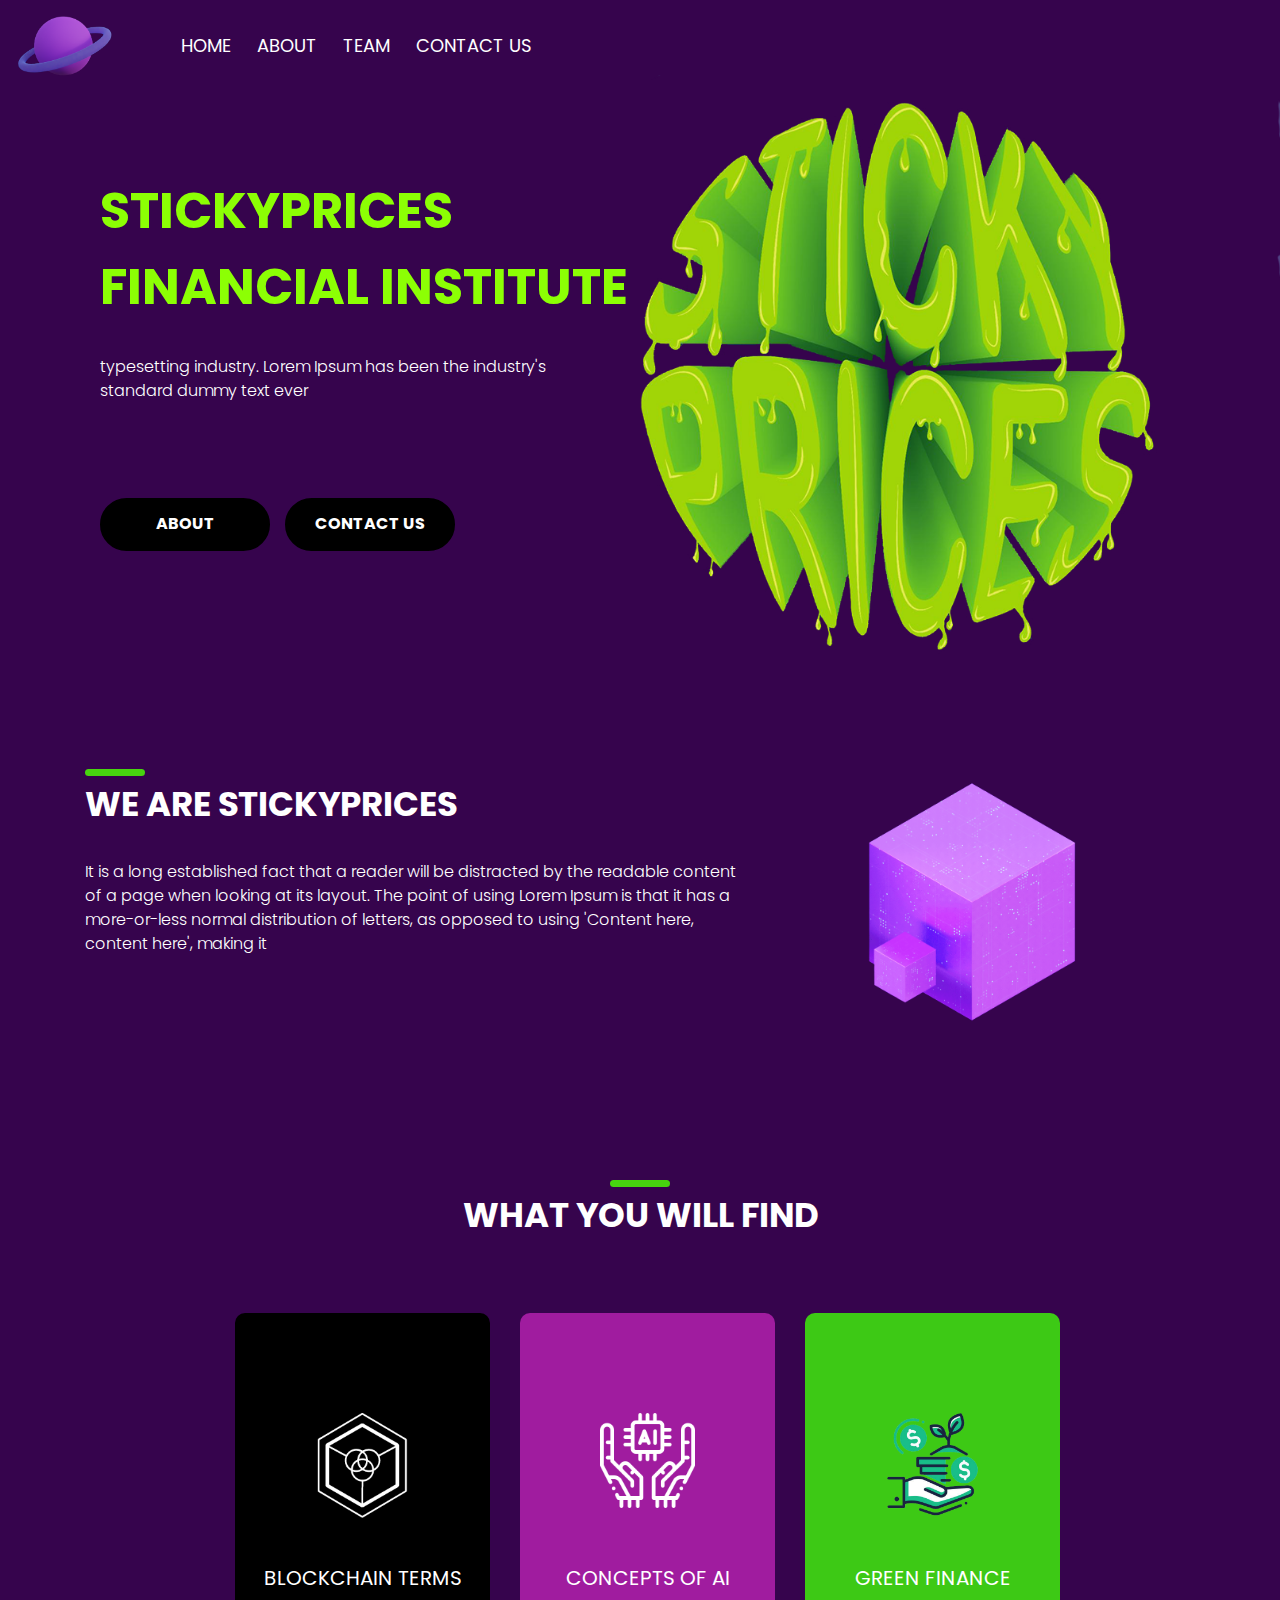
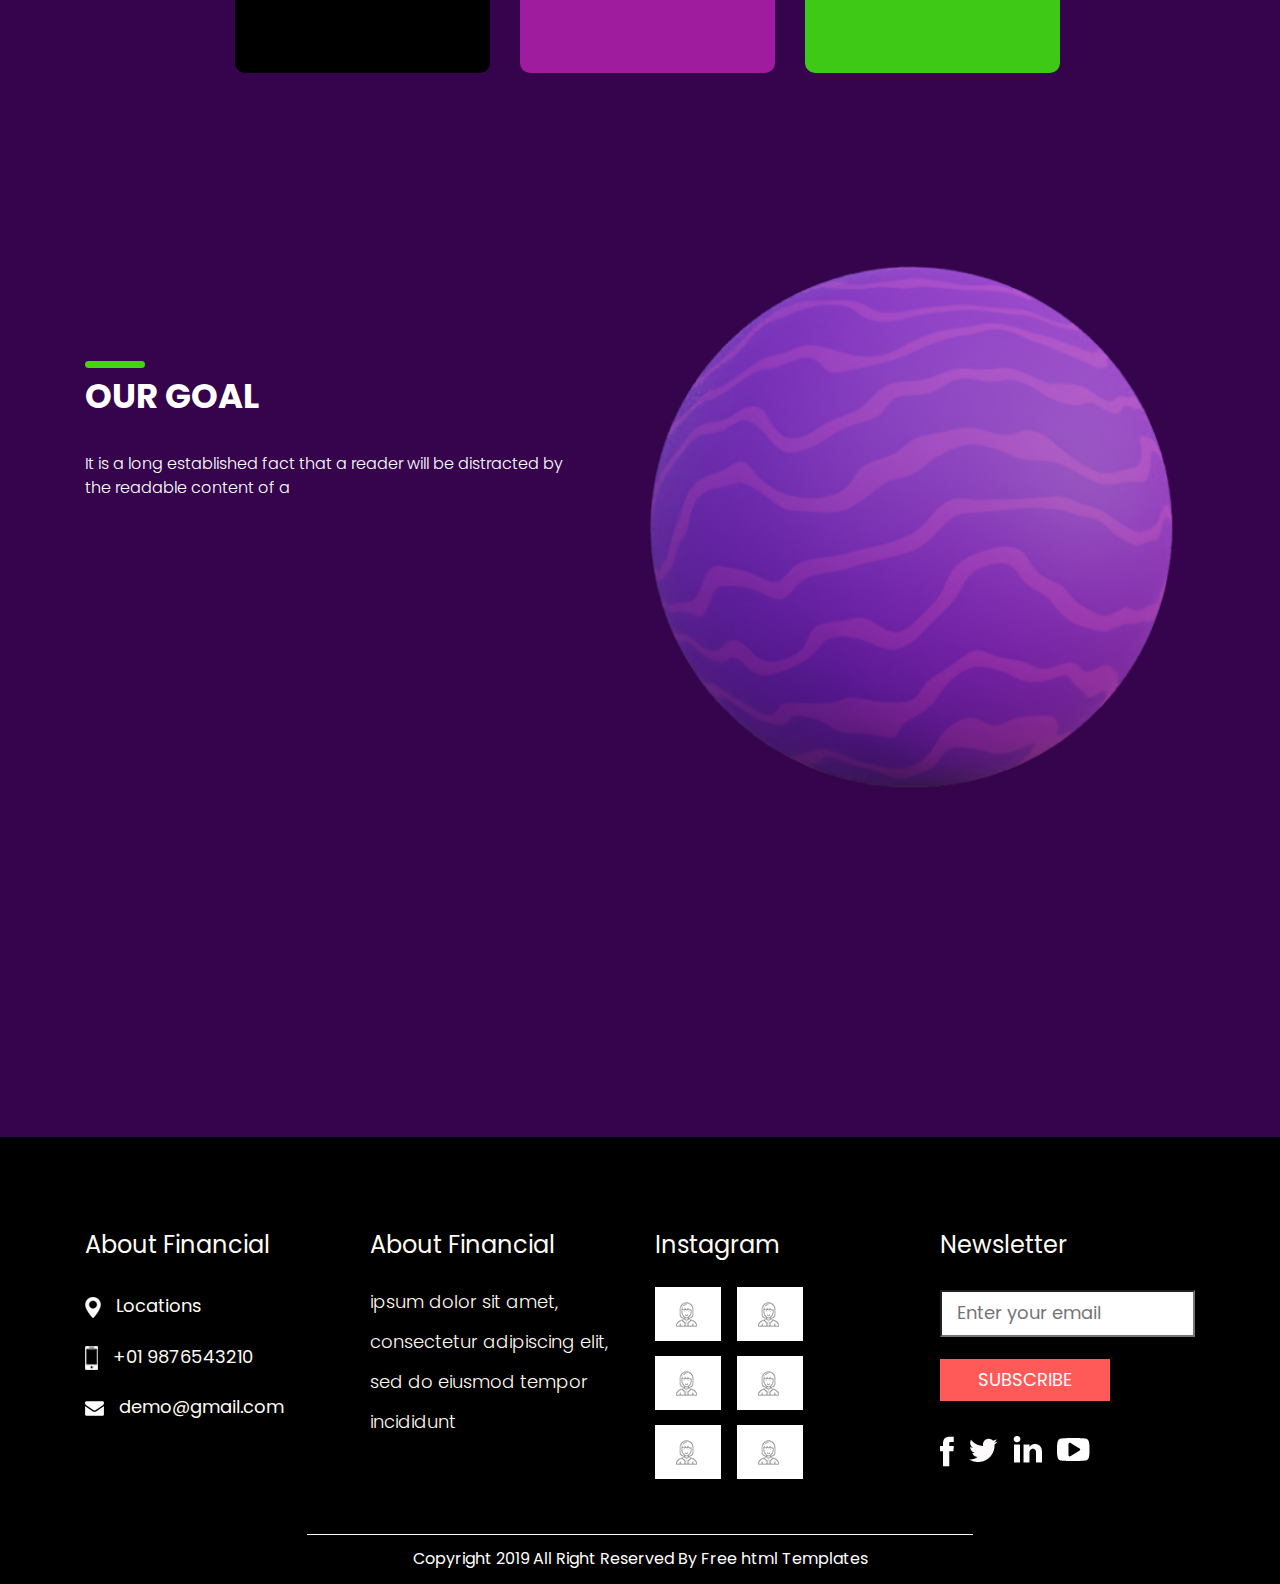
==== commit cb1929aa: "değişiklikler yapıldı." ====
--- a/index.html
+++ b/index.html
@@ -49,9 +49,8 @@
               <li class="nav-item">
                 <a class="nav-link" href="about.html">About</a>
               </li>
-              <li class="nav-item">
-                <a class="nav-link" href="services.html">Services</a>
-              </li>
+              
+              
               <li class="nav-item">
                 <a class="nav-link" href="team.html">Team</a>
               </li>
@@ -66,8 +65,8 @@
           </h1>
           <p class="banner_text">  typesetting industry. Lorem Ipsum has been the industry's standard dummy text ever </p>
           <div class="btn_main">
-            <div class="more_bt"><a href="#">Read More </a></div>
-            <div class="contact_bt"><a href="#">Contact Us</a></div>
+            <div class="more_bt"><a href="about.html">About </a></div>
+            <div class="contact_bt"><a href="contact.html">Contact Us</a></div>
           </div>
         </div>
       </div>
@@ -108,16 +107,16 @@
           <div class="col-lg-3 col-sm-6">
             <div class="box_main_1" style="position:relative; left:150px; top:2px">
               <div class="icon_1"><img src="images/icon-1.png" width="105" height="105"></div>
-              <h3 class="accounting_text">Blockchain & NFT</h3>
-              <p class="lorem_text">Key articles and news about blockchain technology and NFTs.</p>
+              <h3 class="accounting_text">Blockchain Terms</h3>
+              <p class="lorem_text"></p>
               
             </div>
           </div>
           <div class="col-lg-3 col-sm-6">
             <div class="box_main" style="position:relative; left:150px; top:2px">
               <div class="icon_1"><img src="images/icon-2.png" width="95" height="95"></div>
-              <h3 class="accounting_text">AI</h3>
-              <p class="lorem_text">Artificial intelligence developments from all over the world</p>
+              <h3 class="accounting_text">Concepts of AI</h3>
+              <p class="lorem_text"></p>
             </div>
           </div>
           <!-- <div class="col-lg-3 col-sm-6">
@@ -131,8 +130,8 @@
           <div class="col-lg-3 col-sm-6">
             <div class="box_main_4" style="position:relative; left:150px; top:2px">
               <div class="icon_1"><img src="images/icon-4.png" width="175" height="175"></div>
-              <h3 class="accounting_text">Sustainability</h3>
-              <p class="lorem_text">Key concepts related to green finance and sustainability.</p>
+              <h3 class="accounting_text">Green Finance</h3>
+              <p class="lorem_text"></p>
               
             </div>
           </div>
@@ -147,9 +146,8 @@
         <div class="row">
           <div class="col-md-6">
             <div class="project_main">
-              <h1 class="services_taital">Our projects</h1>
+              <h1 class="services_taital">Our Goal</h1>
               <p class="services_text">It is a long established fact that a reader will be distracted by the readable content of a </p>
-              <div class="moremore_bt"><a href="#">Read More </a></div>
               <div class="image_6"><img src="" ></div>
             </div>
           </div>
@@ -163,65 +161,7 @@
     
     <!--project section end -->
     <!--team section start -->
-    <div class="team_section layout_padding">
-      <div class="container">
-        <h1 class="what_taital">Our Team and experts</h1>
-        <p class="what_text_1">It is a long established fact that a reader will be distracted by the readable content of a </p>
-        <div class="team_section_2 layout_padding">
-          <div class="row">
-            <div class="col-sm-3">
-              <img src="images/doguceteci.jpg" class="image_7">
-              <p class="readable_text">Doğu Çeteci</p>
-              <p CLASS="readable_text">FOUNDER</p>
-              <p class="readable_text_1">Follow Us</p>
-              <div class="social_icon">
-                <ul>
-                  
-                  <li><a href="https://www.instagram.com/douceteci/"><img src="images/instagram-icon.png"width="30" height="30"></a></li>
-                  <li><a href="https://www.linkedin.com/in/doğu-çeteci-123008253/"><img src="images/linkedin-icon.png" width="30" height="30"></a></li>
-                </ul>
-              </div>
-            </div>
-            <div class="col-sm-3">
-              <img src="images/dogakurtoglu.PNG" class="image_7">
-              <p class="readable_text">Doğa Kurtoğlu</p>
-              <p class="readable_text_1">Follow Us</p>
-              <div class="social_icon">
-                <ul>
-                  
-                  <li><a href="https://www.instagram.com/dogaq/"><img src="images/instagram-icon.png"width="30" height="30"></a></li>
-                  <li><a href="https://www.linkedin.com/in/doğa-kurtoğlu-b7632b235/"><img src="images/linkedin-icon.png" width="30" height="30"></a></li>
-                </ul>
-              </div>
-            </div>
-            <div class="col-sm-3">
-              <img src="images/img-9.png" class="image_7">
-              <p class="readable_text">Readable</p>
-              <p class="readable_text_1">Follow Us</p>
-              <div class="social_icon">
-                <ul>
-                  <li><a href="#"><img src="images/fb-icon.png"></a></li>
-                  <li><a href="#"><img src="images/twitter-icon.png"></a></li>
-                  <li><a href="#"><img src="images/linkedin-icon.png" width="30" height="30"></a></li>
-                </ul>
-              </div>
-            </div>
-            <div class="col-sm-3">
-              <img src="images/img-10.png" class="image_7">
-              <p class="readable_text">Content</p>
-              <p class="readable_text_1">Follow Us</p>
-              <div class="social_icon">
-                <ul>
-                  <li><a href="#"><img src="images/fb-icon.png"></a></li>
-                  <li><a href="#"><img src="images/twitter-icon.png"></a></li>
-                  <li><a href="#"><img src="images/linkedin-icon.png" width="30" height="30"></a></li>
-                </ul>
-              </div>
-            </div>
-          </div>
-        </div>
-      </div>
-    </div>
+    
     <!--team section end -->
     <!--client section start -->
     <div class="client_section layout_padding">
--- a/css/style.css
+++ b/css/style.css
@@ -233,8 +233,8 @@
 .header_bg{
   width: 100%;
   float: left;
-  background: rgb(49,120,249);
-  background: linear-gradient(24deg, rgba(49,120,249,1) 0%, rgba(180,92,251,1) 35%, rgba(154,227,221,1) 83%);
+  background: rgb(54,4,77); 
+  background: linear-gradient(90deg, rgba(54,4,77,1) 27%, rgba(54,4,77,1) 100%);
 }
 .header_left{
     width: 50%;
@@ -474,6 +474,7 @@
     background-color: #a01c9f;
     border-radius: 10px;
     padding: 30px 0px;
+    padding-top: 100px;
 }
 .box_main_1 {
     width: 100%;
@@ -481,6 +482,7 @@
     background-color: #000000;
     border-radius: 10px;
     padding: 30px 0px;
+    padding-top: 100px;
 }
 .box_main_2 {
     width: 100%;
@@ -502,7 +504,7 @@
     background-color: #3dc915;
     border-radius: 10px;
     padding: 30px 0px;
-    height: 100%;
+    padding-top: 100px;
 }
 .box_main_1:hover{
     background-color: #727272;
@@ -722,6 +724,15 @@
     margin-left: 0px;
     font-weight: 450;
 }
+.contact_txt{
+    width: 100%;
+    float: left;
+    font-size: 18px;
+    
+    color: #ffffff;
+    margin-left: 50px;
+    font-weight: 450;
+}
 .readable_text_1{
     width: 100%;
     float: left;
@@ -856,7 +867,7 @@
 .footer_section{
     width: 100%;
     float: left;
-    background: rgb(33, 33, 33);
+    background: rgb(0, 0, 0);
     height: auto;
 }
 .about_text{
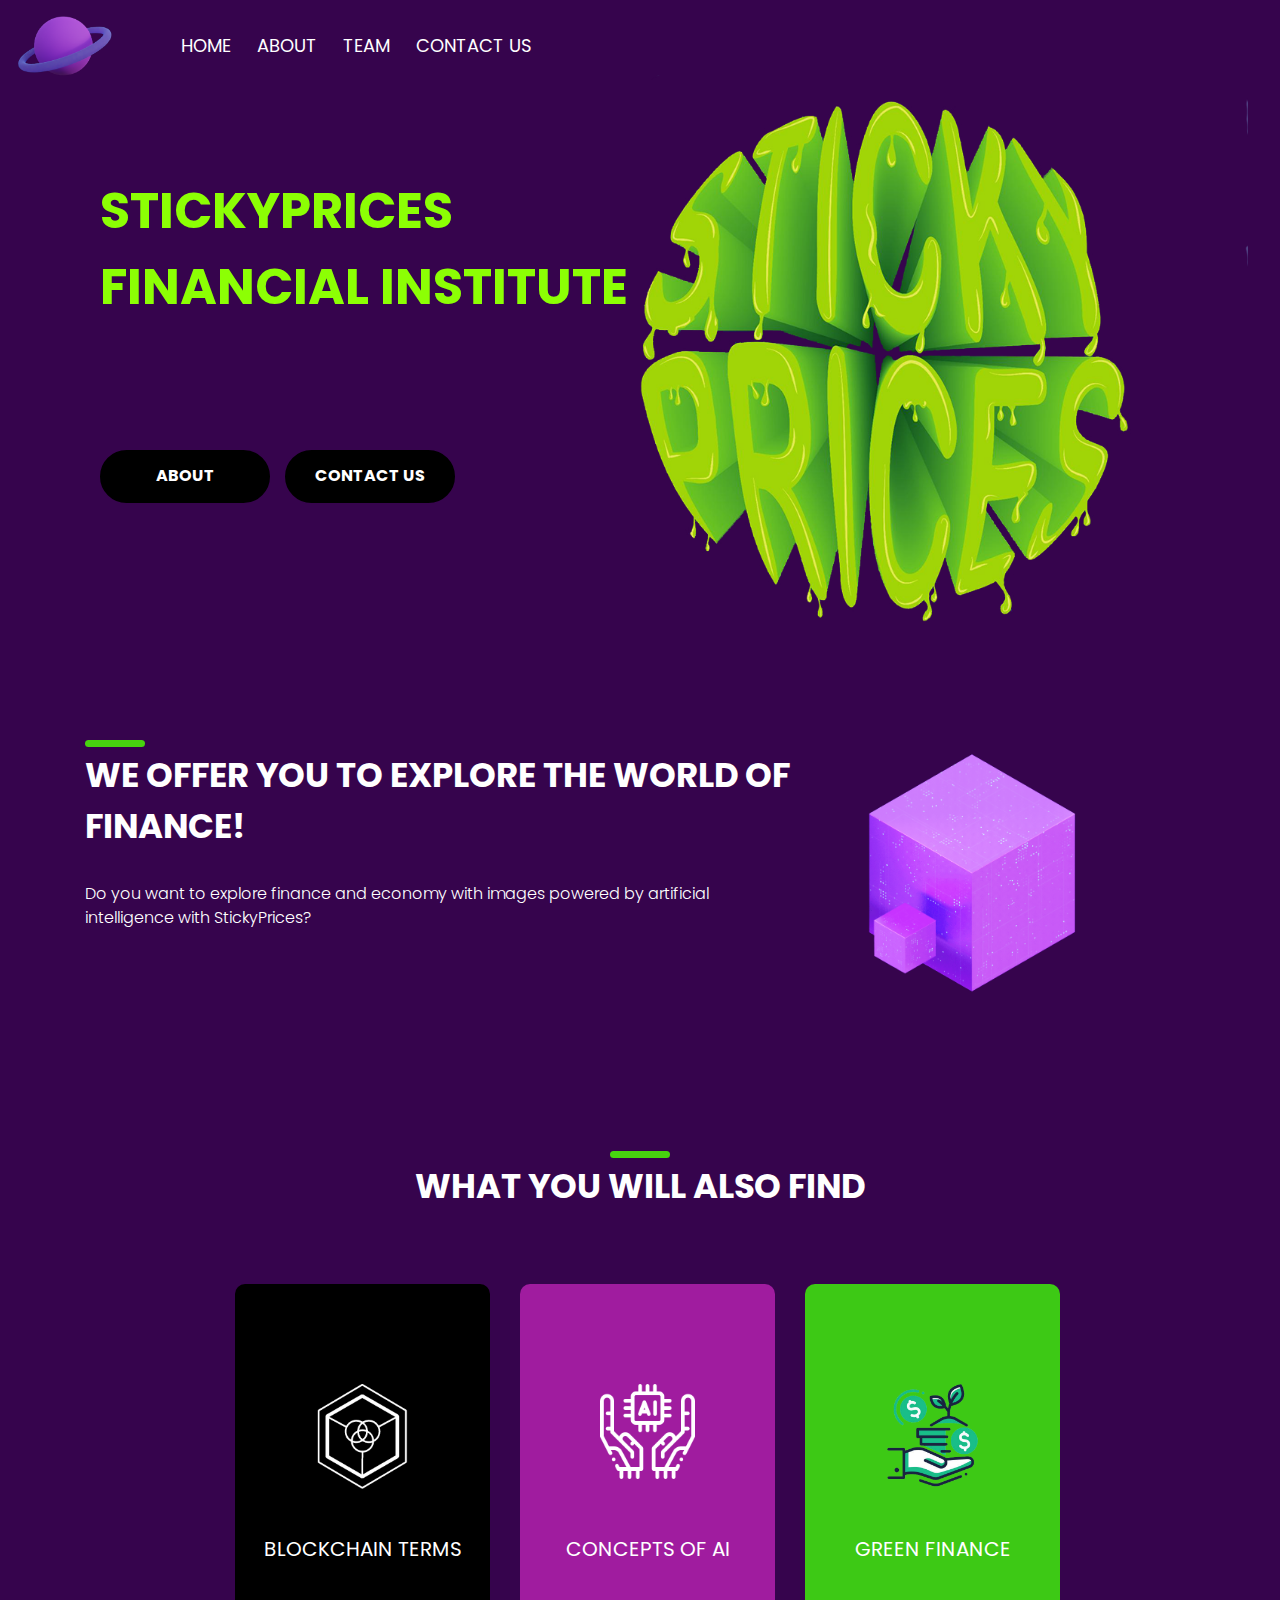
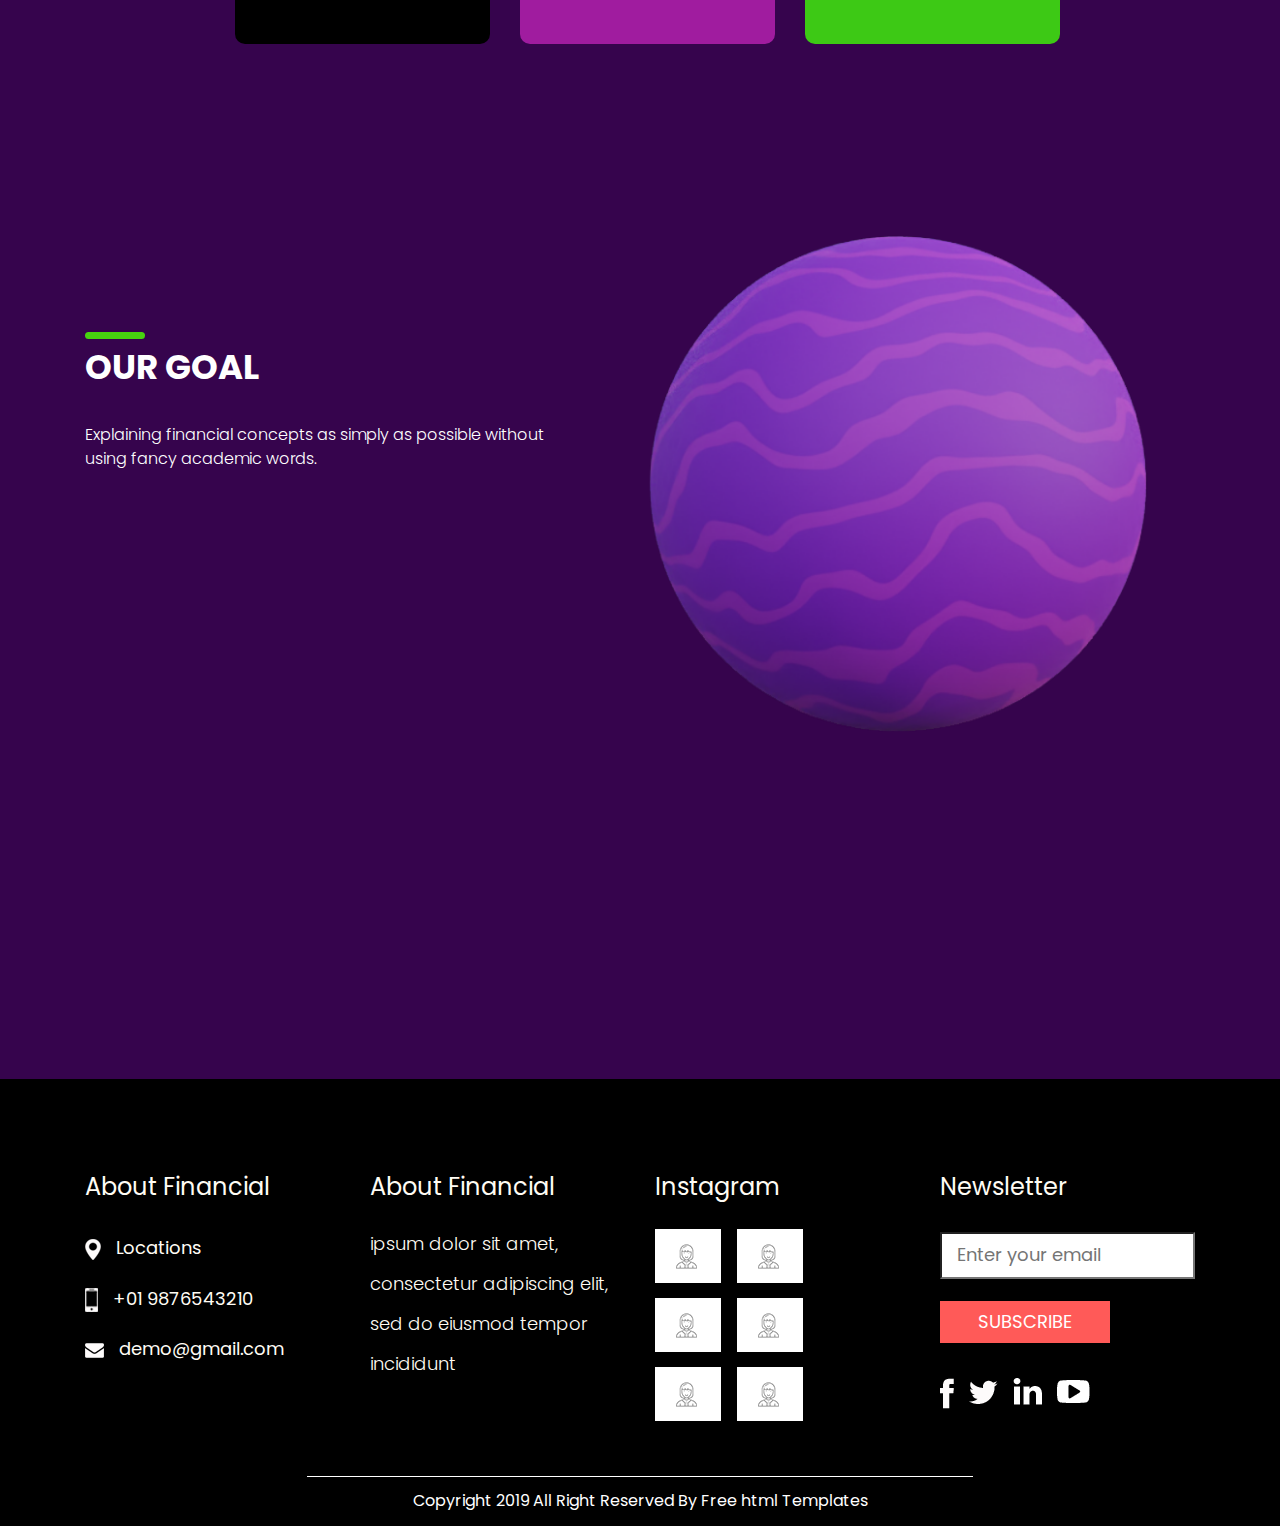
==== commit 7c323851: "finalizing" ====
--- a/index.html
+++ b/index.html
@@ -63,7 +63,7 @@
         <div class="banner_main">
           <h1 class="banner_taital">StickyPrices Financial Institute
           </h1>
-          <p class="banner_text">  typesetting industry. Lorem Ipsum has been the industry's standard dummy text ever </p>
+          <p class="banner_text"></p>
           <div class="btn_main">
             <div class="more_bt"><a href="about.html">About </a></div>
             <div class="contact_bt"><a href="contact.html">Contact Us</a></div>
@@ -71,7 +71,7 @@
         </div>
       </div>
       <div class="header_right">
-        <img src="images/StickyPrices.png"  class="banner_img">
+        <img src="images/StickyPrices.png" class="banner_img">
       </div>
     </div>
     <!--header section end -->
@@ -80,8 +80,8 @@
       <div class="container">
         <div class="row" >
           <div class="col-md-8">
-            <h1 class="services_taital">WE ARE STICKYPRICES</h1>
-            <p class="services_text">It is a long established fact that a reader will be distracted by the readable content of a page when looking at its layout. The point of using Lorem Ipsum is that it has a more-or-less normal distribution of letters, as opposed to using 'Content here, content here', making it </p>
+            <h1 class="services_taital">We Offer You To Explore The World of Finance!</h1>
+            <p class="services_text">Do you want to explore finance and economy with images powered by artificial intelligence with StickyPrices?</p>
             
           </div>
           <div class="col-md-4">
@@ -100,7 +100,7 @@
     <!--services section start -->
     <div class="what_we_do_section layout_padding">
       <div class="container">
-        <h1 class="what_taital">WHAT YOU WILL FIND</h1>
+        <h1 class="what_taital">What You Will Also Find</h1>
         <p class="what_text"></p>
         <div class="what_we_do_section_2">
           <div class="row">
@@ -147,7 +147,7 @@
           <div class="col-md-6">
             <div class="project_main">
               <h1 class="services_taital">Our Goal</h1>
-              <p class="services_text">It is a long established fact that a reader will be distracted by the readable content of a </p>
+              <p class="services_text">Explaining financial concepts as simply as possible without using fancy academic words. </p>
               <div class="image_6"><img src="" ></div>
             </div>
           </div>
--- a/css/style.css
+++ b/css/style.css
@@ -215,6 +215,11 @@
      padding-top: 90px;
      padding-bottom: 0px;
 }
+.layout_padding_1 {
+    margin-left: 150px;
+    padding-top: 200px;
+    padding-bottom: 100px;
+}
 .padding_0{
     padding: 0px;
 }
@@ -255,7 +260,7 @@
     
 }
 .banner_img{
-    width: 100%;
+    width: 95%;
     float: left; 
 }
 
@@ -697,7 +702,7 @@
 }
 .team_section{
     width: 100%;
-    float: left;
+    
 }
 .what_text_1 {
     width: 50%;
@@ -708,7 +713,7 @@
 }
 .team_section_2{
     width: 100%;
-    float: left;
+    
 }
 .image_7{
     width: 100%;
@@ -720,7 +725,7 @@
     float: left;
     font-size: 18px;
     text-align: center;
-    color: #060606;
+    color: #ffffff;
     margin-left: 0px;
     font-weight: 450;
 }
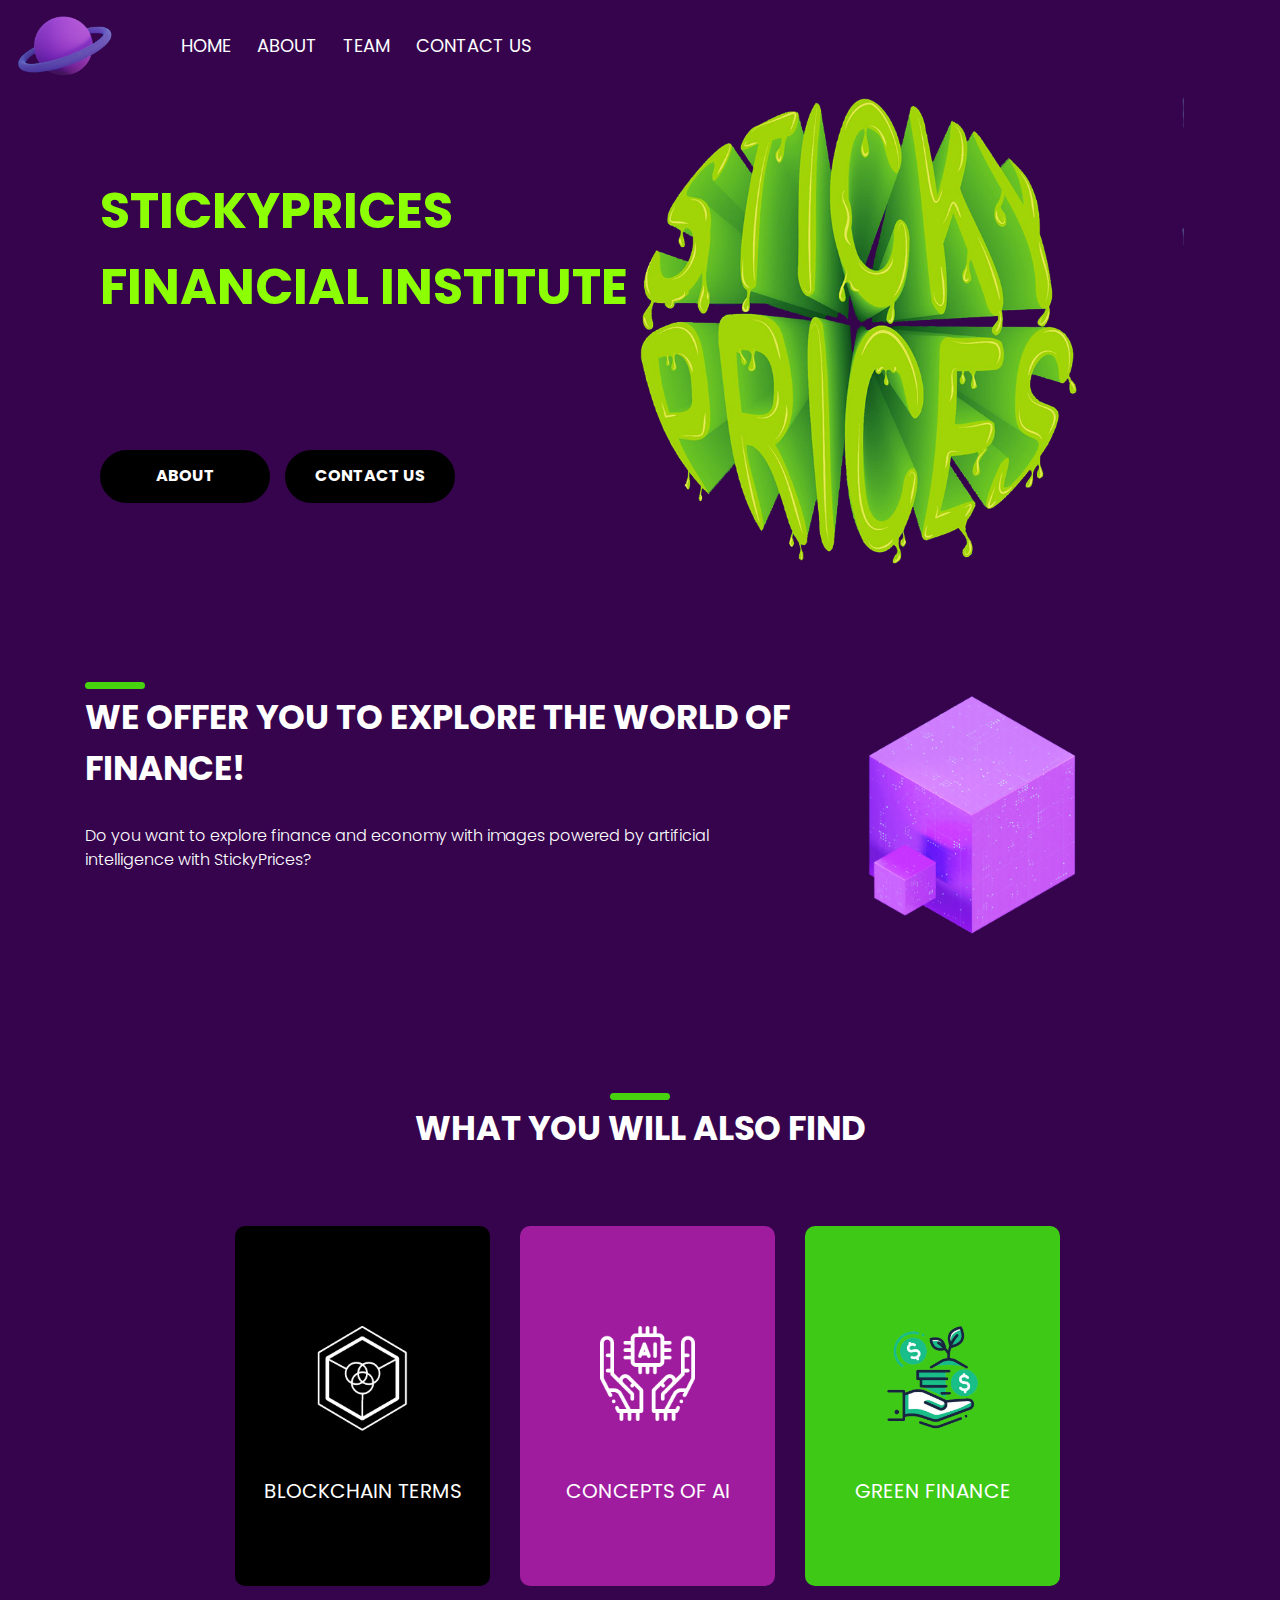
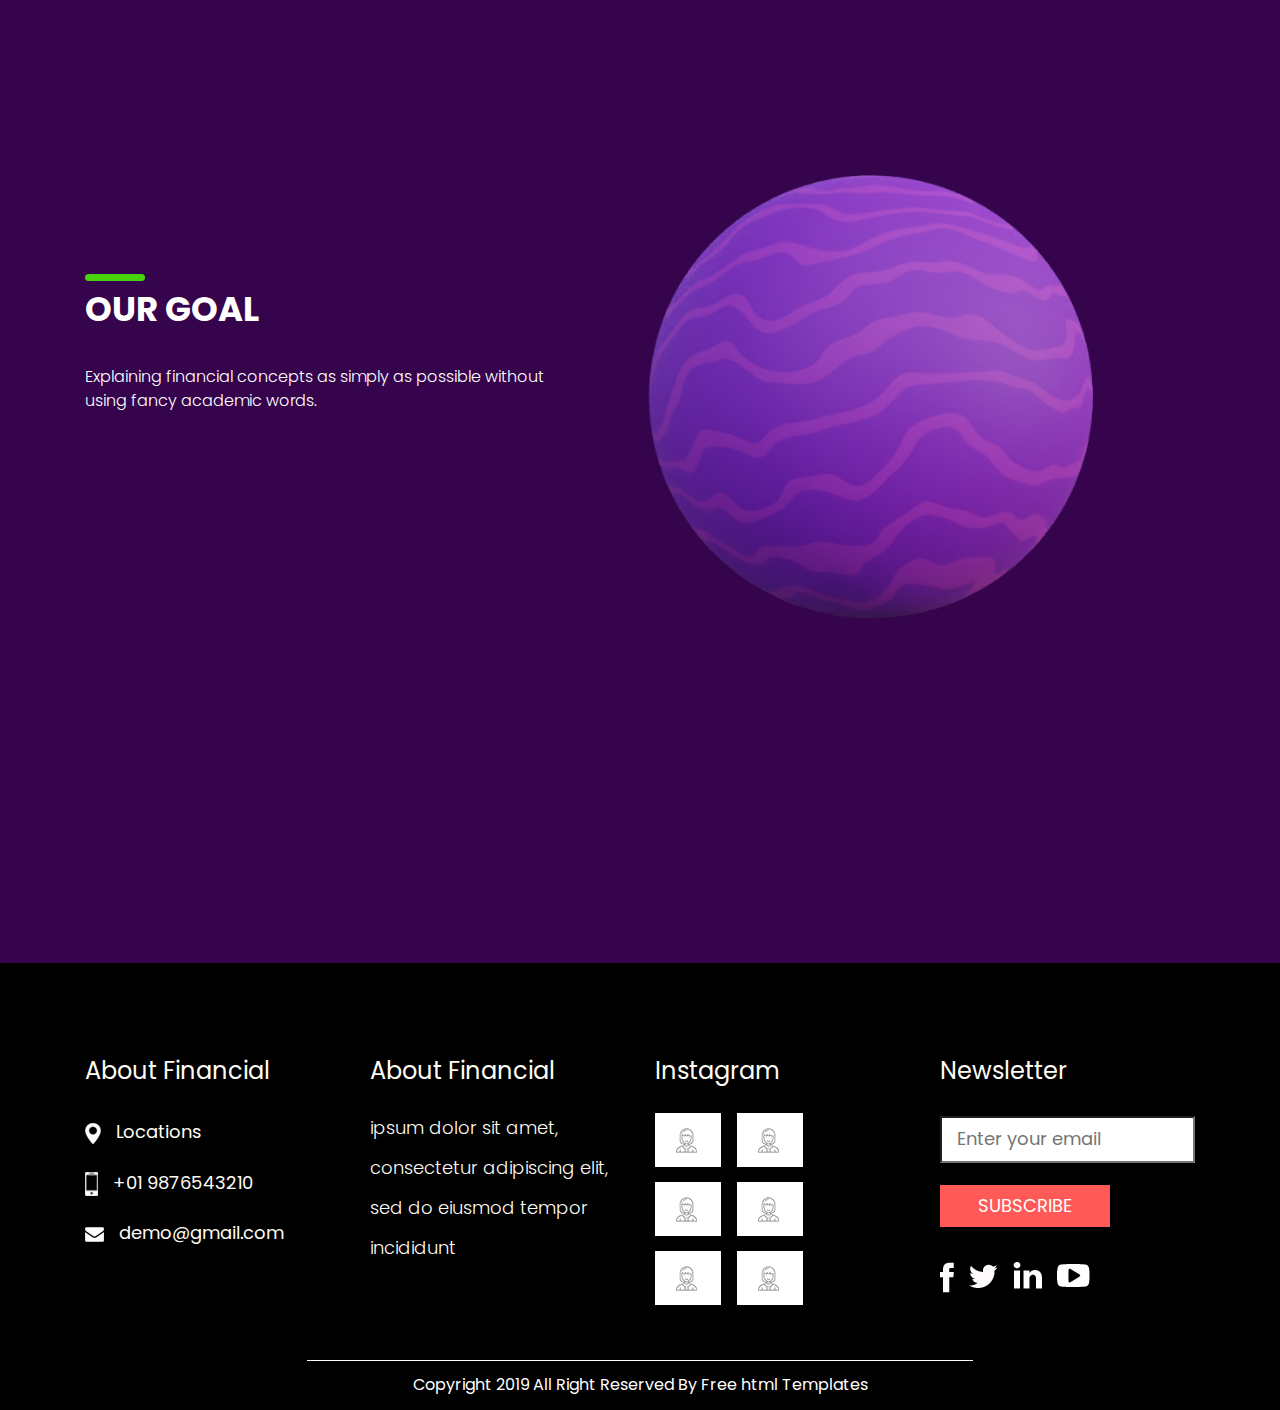
==== commit 68b503b6: "changed some colors" ====
--- a/index.html
+++ b/index.html
@@ -105,7 +105,7 @@
         <div class="what_we_do_section_2">
           <div class="row">
           <div class="col-lg-3 col-sm-6">
-            <div class="box_main_1" style="position:relative; left:150px; top:2px">
+            <div class="box_main_1" >
               <div class="icon_1"><img src="images/icon-1.png" width="105" height="105"></div>
               <h3 class="accounting_text">Blockchain Terms</h3>
               <p class="lorem_text"></p>
@@ -113,7 +113,7 @@
             </div>
           </div>
           <div class="col-lg-3 col-sm-6">
-            <div class="box_main" style="position:relative; left:150px; top:2px">
+            <div class="box_main" >
               <div class="icon_1"><img src="images/icon-2.png" width="95" height="95"></div>
               <h3 class="accounting_text">Concepts of AI</h3>
               <p class="lorem_text"></p>
@@ -128,7 +128,7 @@
             </div>
           </div> -->
           <div class="col-lg-3 col-sm-6">
-            <div class="box_main_4" style="position:relative; left:150px; top:2px">
+            <div class="box_main_4" >
               <div class="icon_1"><img src="images/icon-4.png" width="175" height="175"></div>
               <h3 class="accounting_text">Green Finance</h3>
               <p class="lorem_text"></p>
--- a/css/style.css
+++ b/css/style.css
@@ -260,7 +260,7 @@
     
 }
 .banner_img{
-    width: 95%;
+    width: 85%;
     float: left; 
 }
 
@@ -470,7 +470,10 @@
 }
 .what_we_do_section_2{
     width: 100%;
-    float: left;
+    float: right;
+    position: relative;
+    left:150px; 
+    top:2px; 
     margin-top: 40px;
 }
 .box_main {
@@ -480,6 +483,9 @@
     border-radius: 10px;
     padding: 30px 0px;
     padding-top: 100px;
+    /* position:sticky;
+    left:150px; 
+    top:2px;  */
 }
 .box_main_1 {
     width: 100%;
@@ -488,6 +494,9 @@
     border-radius: 10px;
     padding: 30px 0px;
     padding-top: 100px;
+    /* position: relative; 
+    left:150px; 
+    top:2px;  */
 }
 .box_main_2 {
     width: 100%;
@@ -502,6 +511,9 @@
     background-color: #4dffbe;
     border-radius: 10px;
     padding: 30px 0px;
+   /*  position: relative; 
+    left:150px;  
+    top:2px;  */
 }
 .box_main_4 {
     width: 100%;
@@ -510,9 +522,13 @@
     border-radius: 10px;
     padding: 30px 0px;
     padding-top: 100px;
+   /*  position: relative; 
+    left:150px;  
+    top:2px;  */
 }
 .box_main_1:hover{
     background-color: #727272;
+    
 }
 .box_main_3:hover{
     background-color: #4499ae;
@@ -521,7 +537,7 @@
     background-color: #3e9344;
 }
 .box_main:hover{
-    background-color: #a127b1;
+    background-color: #cf5dde;
 }
 .box_main.active {
     background-color: #fa3ea7;
